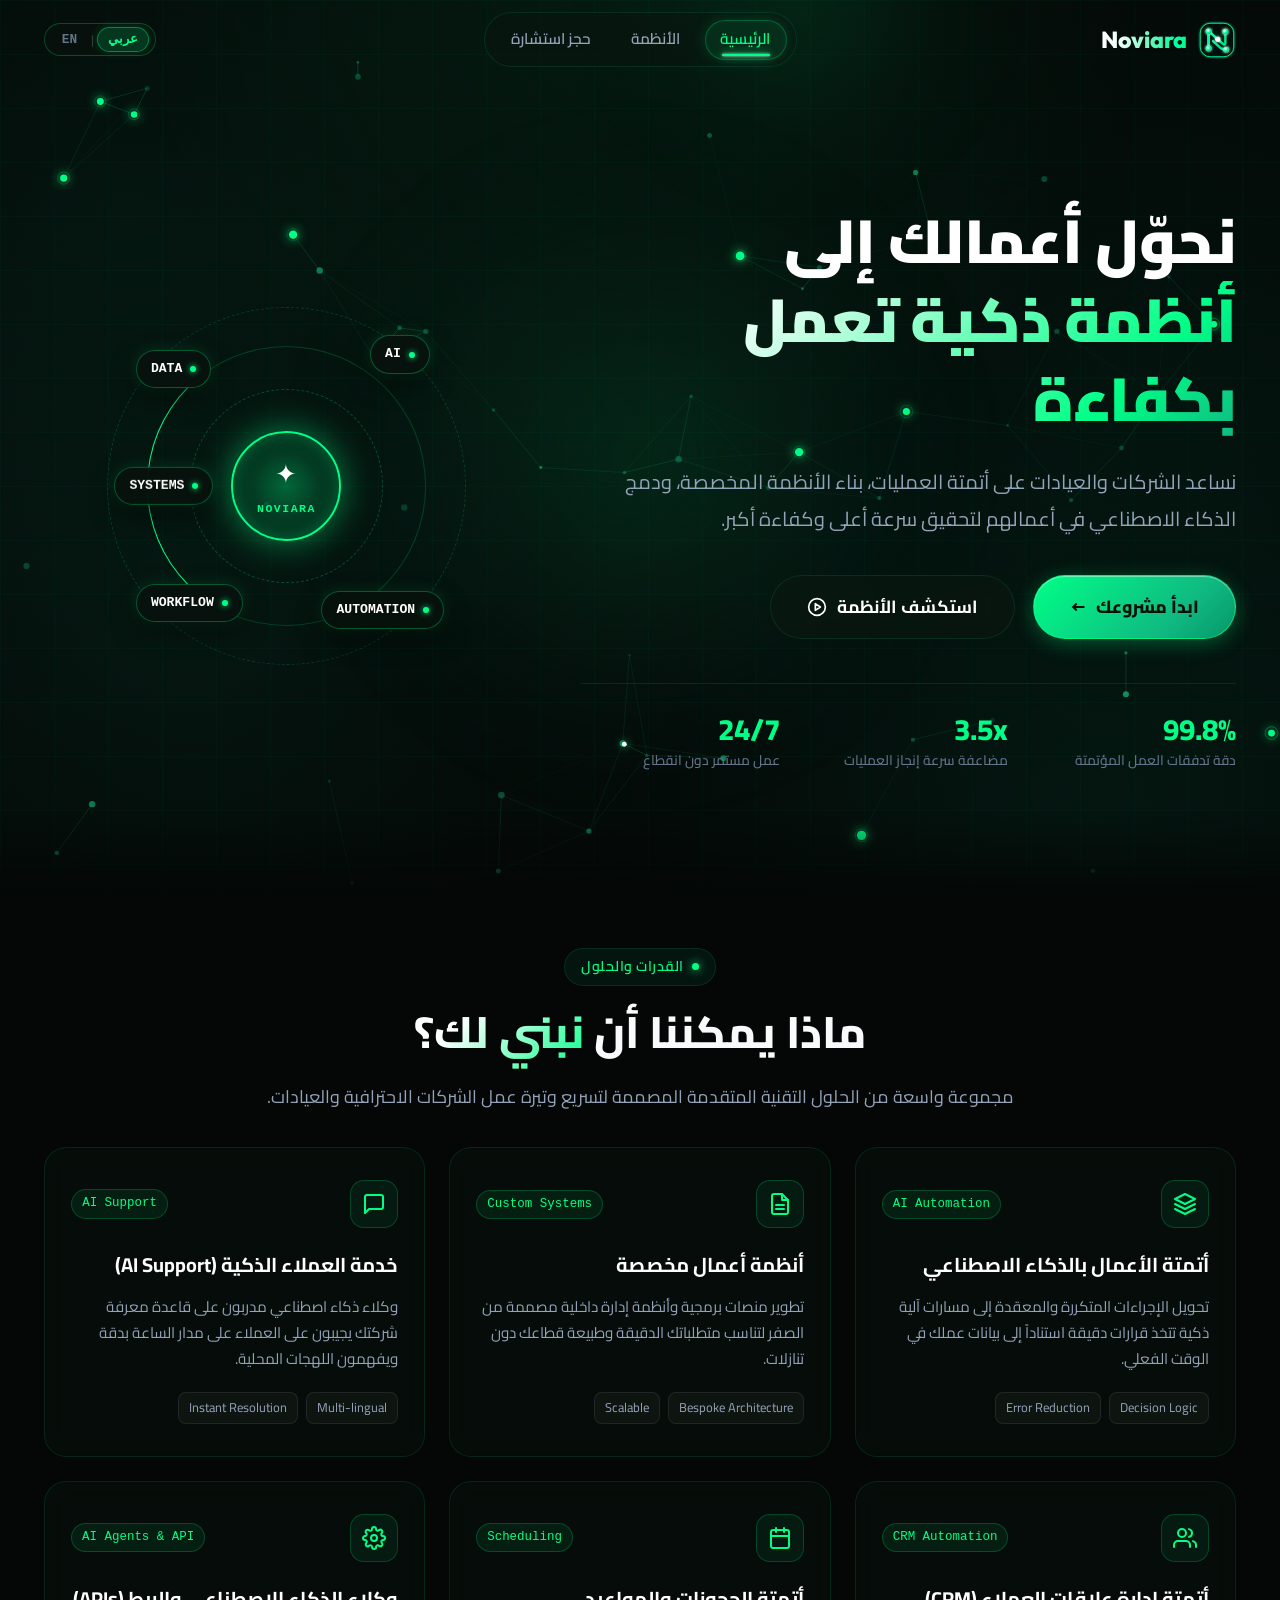
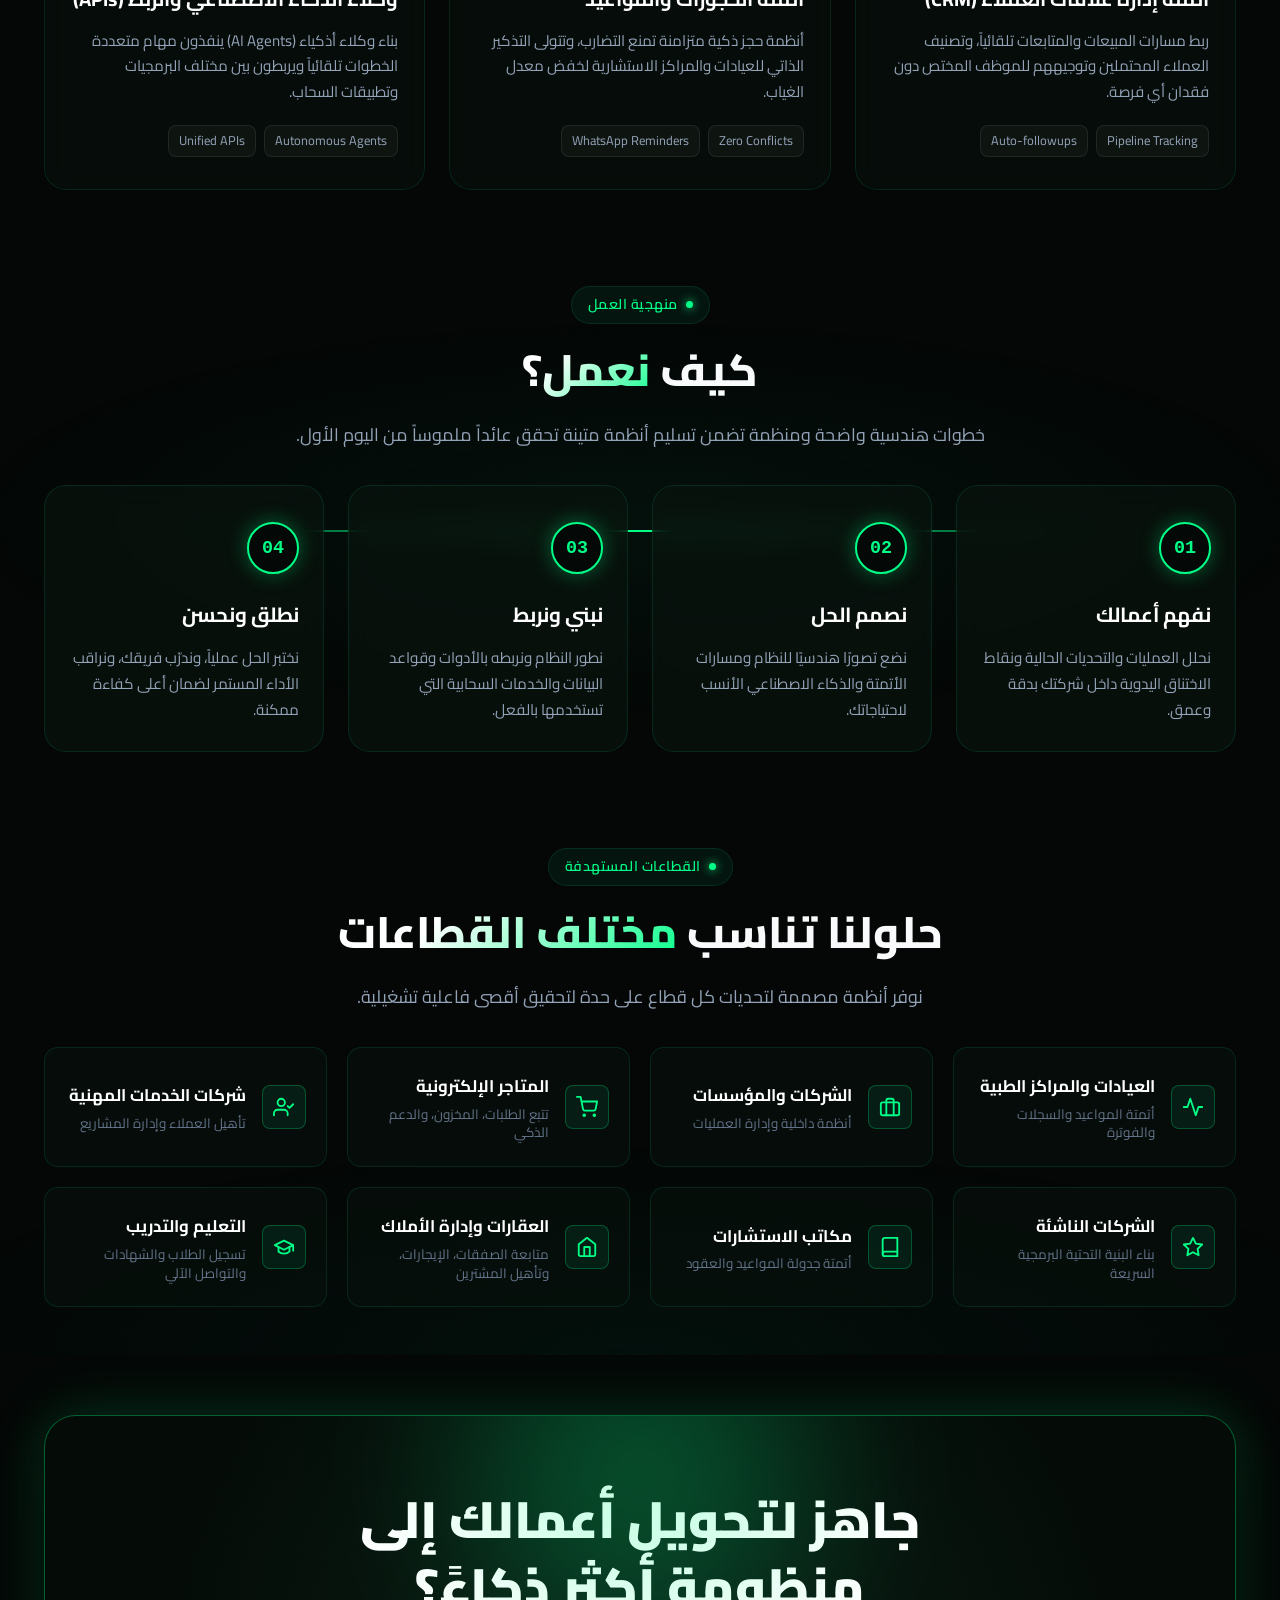
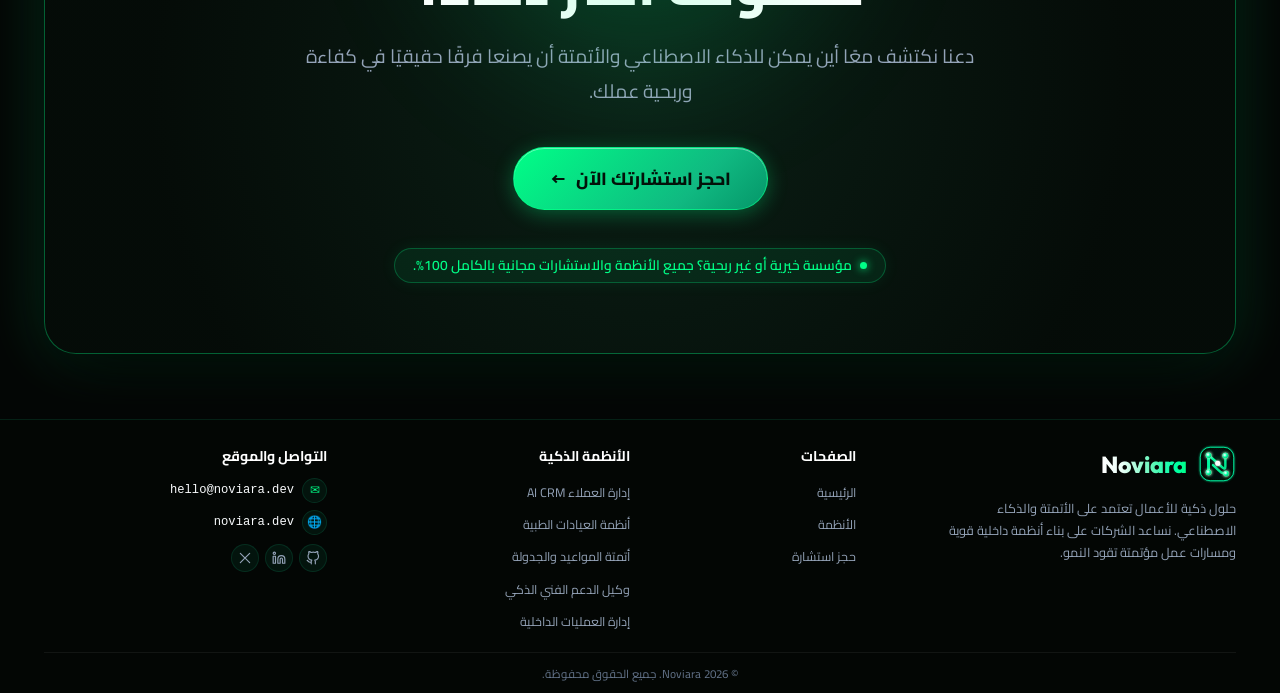
==== index.html @ 5fcab83d "wefjwkjfw" ====
<!DOCTYPE html>
<html lang="ar" dir="rtl">
<head>
  <meta charset="UTF-8">
  <meta name="viewport" content="width=device-width, initial-scale=1.0">
  <title>Noviara | حلول الأتمتة والذكاء الاصطناعي للأعمال</title>
  <meta name="description" content="Noviara تقدم حلول الأتمتة الذكية، بناء الأنظمة المخصصة، ودمج الذكاء الاصطناعي لمساعدة الشركات والعيادات على تطوير أعمالها.">
  <link rel="canonical" href="https://noviara.dev/">

  <!-- Instant language & direction initialization -->
  <script>
    (function () {
      try {
        var params = new URLSearchParams(window.location.search);
        var urlLang = params.get('lang');
        var cookieMatch = document.cookie.match(/(?:^|;\s*)noviara_language=([^;]+)/);
        var cookieLang = cookieMatch ? cookieMatch[1] : null;
        var storageLang = localStorage.getItem('noviara_language') || localStorage.getItem('language');
        var sessionLang = sessionStorage.getItem('noviara_language');
        var lang = (urlLang === 'en' || urlLang === 'ar') ? urlLang : (storageLang || sessionLang || cookieLang || 'ar');
        if (lang === 'en' || lang === 'ar') {
          try { localStorage.setItem('noviara_language', lang); } catch (e) {}
          try { sessionStorage.setItem('noviara_language', lang); } catch (e) {}
        }
        document.documentElement.lang = lang;
        document.documentElement.dir = (lang === 'en') ? 'ltr' : 'rtl';
      } catch (e) { }
    })();
  </script>

  <!-- Open Graph / Meta -->
  <meta property="og:type" content="website">
  <meta property="og:url" content="https://noviara.dev/">
  <meta property="og:title" content="Noviara | حلول الأتمتة والذكاء الاصطناعي للأعمال">
  <meta property="og:description" content="نحوّل أعمالك إلى أنظمة ذكية تعمل بكفاءة. أتمتة العمليات، بناء الأنظمة المخصصة، ودمج الذكاء الاصطناعي.">
  <meta property="og:site_name" content="Noviara">
  <meta property="og:image" content="https://noviara.dev/assets/images/og-preview.svg">
  <meta property="og:image:width" content="1200">
  <meta property="og:image:height" content="630">

  <!-- Twitter Card -->
  <meta name="twitter:card" content="summary_large_image">
  <meta name="twitter:title" content="Noviara | حلول الأتمتة والذكاء الاصطناعي للأعمال">
  <meta name="twitter:description" content="نحوّل أعمالك إلى أنظمة ذكية تعمل بكفاءة. أتمتة العمليات، بناء الأنظمة المخصصة، ودمج الذكاء الاصطناعي.">
  <meta name="twitter:image" content="https://noviara.dev/assets/images/og-preview.svg">
  <meta name="theme-color" content="#040706">

  <!-- Favicon -->
  <link rel="icon" type="image/svg+xml" href="assets/images/favicon.svg?v=3">

  <!-- Google Fonts (Optimized Non-blocking) -->
  <link rel="preconnect" href="https://fonts.googleapis.com">
  <link rel="preconnect" href="https://fonts.gstatic.com" crossorigin>
  <link rel="stylesheet" href="https://fonts.googleapis.com/css2?family=Cairo:wght@300;400;500;600;700;800;900&family=IBM+Plex+Sans+Arabic:wght@300;400;500;600;700&family=Outfit:wght@600;700;800;900&display=swap">

  <!-- Stylesheet -->
  <link rel="stylesheet" href="css/style.css">
</head>
<body>
  <a href="#main-content" class="skip-link" data-i18n="skip_link">تخطي إلى المحتوى الرئيسي</a>

  <!-- Ambient Cursor Glow for Desktop -->
  <div class="cursor-ambient-glow" aria-hidden="true"></div>

  <!-- Background Grid Subtle Texture -->
  <div class="bg-grid-overlay" aria-hidden="true"></div>

  <!-- Header / Navigation -->
  <header class="site-header" id="site-header">
    <div class="container header-container">
      <!-- Logo on right (in RTL) -->
      <a href="index.html" class="brand-logo" aria-label="Noviara الصفحة الرئيسية" data-i18n-aria="brand_title">
        <div class="logo-icon" aria-hidden="true">
          <img src="assets/images/logo-icon.svg?v=3" alt="Noviara" width="38" height="38">
        </div>
        <span class="brand-name">Noviara</span>
      </a>

      <!-- Navigation in Center -->
      <nav class="main-nav" aria-label="التنقل الأساسي" data-i18n-aria="nav_aria">
        <ul class="nav-links">
          <div class="nav-indicator" aria-hidden="true"></div>
          <li><a href="index.html" class="nav-link active" data-i18n="nav_home">الرئيسية</a></li>
          <li><a href="systems.html" class="nav-link" data-i18n="nav_systems">الأنظمة</a></li>
          <li><a href="consultation.html" class="nav-link" data-i18n="nav_consultation">حجز استشارة</a></li>
        </ul>
      </nav>

      <!-- Header Actions (in RTL) -->
      <div class="header-actions">
        <!-- Language Switcher (AR ⇄ EN) -->
        <div class="lang-switcher" role="group" aria-label="تبديل اللغة / Switch Language">
          <button type="button" class="lang-btn lang-btn-ar active" data-lang="ar" aria-label="العربية">عربي</button>
          <span class="lang-divider" aria-hidden="true">|</span>
          <button type="button" class="lang-btn lang-btn-en" data-lang="en" aria-label="English">EN</button>
        </div>

        <!-- Mobile Toggle Button -->
        <button class="mobile-toggle" aria-label="فتح القائمة الرئيسية" aria-expanded="false" aria-controls="mobile-menu-drawer" data-i18n-aria="mobile_toggle_aria">
          <span></span>
          <span></span>
        </button>
      </div>
    </div>
  </header>

  <!-- Mobile Menu Drawer -->
  <div class="mobile-menu" id="mobile-menu-drawer" aria-hidden="true">
    <div class="mobile-menu-links">
      <a href="index.html" class="mobile-menu-link active">
        <span data-i18n="nav_home">الرئيسية</span>
        <span>←</span>
      </a>
      <a href="systems.html" class="mobile-menu-link">
        <span data-i18n="nav_systems">الأنظمة</span>
        <span>←</span>
      </a>
      <a href="consultation.html" class="mobile-menu-link">
        <span data-i18n="nav_consultation">حجز استشارة</span>
        <span>←</span>
      </a>
    </div>
    <div class="mobile-lang-switcher-wrap">
      <div class="lang-switcher" role="group" aria-label="تبديل اللغة / Switch Language">
        <button type="button" class="lang-btn lang-btn-ar active" data-lang="ar">عربي</button>
        <span class="lang-divider" aria-hidden="true">|</span>
        <button type="button" class="lang-btn lang-btn-en" data-lang="en">EN</button>
      </div>
    </div>
    <a href="consultation.html" class="btn btn-primary mobile-menu-cta">
      <span data-i18n="nav_cta_mobile">احجز استشارتك الآن</span>
      <span class="btn-icon">←</span>
    </a>
  </div>

  <!-- Main Content -->
  <main id="main-content">

    <!-- Hero Section with AI Canvas Animation -->
    <section class="hero-section" aria-label="مقدمة Noviara">
      <!-- High-performance AI Neural Network Canvas -->
      <canvas id="hero-canvas" aria-hidden="true"></canvas>
      <div class="hero-glow-bg" aria-hidden="true"></div>

      <div class="container hero-container">
        <!-- Hero Text Content -->
        <div class="hero-content reveal">
          <h1 class="hero-title">
            <span data-i18n="hero_title_1">نحوّل أعمالك إلى</span> <br>
            <span class="highlight" data-i18n="hero_title_2">أنظمة ذكية تعمل بكفاءة</span>
          </h1>

          <p class="hero-description" data-i18n="hero_desc">
            نساعد الشركات والعيادات على أتمتة العمليات، بناء الأنظمة المخصصة، ودمج الذكاء الاصطناعي في أعمالهم لتحقيق سرعة أعلى وكفاءة أكبر.
          </p>

          <div class="hero-actions">
            <a href="consultation.html" class="btn btn-primary btn-lg btn-glow-pulse">
              <span data-i18n="hero_cta_primary">ابدأ مشروعك</span>
              <span class="btn-icon">←</span>
            </a>
            <a href="systems.html" class="btn btn-secondary btn-lg">
              <span data-i18n="hero_cta_secondary">استكشف الأنظمة</span>
              <svg width="20" height="20" viewBox="0 0 24 24" fill="none" stroke="currentColor" stroke-width="2" stroke-linecap="round" stroke-linejoin="round" aria-hidden="true">
                <circle cx="12" cy="12" r="10"></circle>
                <polygon points="10 8 16 12 10 16 10 8"></polygon>
              </svg>
            </a>
          </div>

          <!-- Trust Proof Metrics -->
          <div class="hero-metrics">
            <div class="hero-metric-item">
              <div class="hero-metric-value"><span dir="ltr">99.8%</span></div>
              <div class="hero-metric-label" data-i18n="hero_metric_1_lbl">دقة تدفقات العمل المؤتمتة</div>
            </div>
            <div class="hero-metric-item">
              <div class="hero-metric-value"><span dir="ltr">3.5x</span></div>
              <div class="hero-metric-label" data-i18n="hero_metric_2_lbl">مضاعفة سرعة إنجاز العمليات</div>
            </div>
            <div class="hero-metric-item">
              <div class="hero-metric-value"><span dir="ltr">24/7</span></div>
              <div class="hero-metric-label" data-i18n="hero_metric_3_lbl">عمل مستمر دون انقطاع</div>
            </div>
          </div>
        </div>

        <!-- Hero Abstract AI Visual Element -->
        <div class="hero-visual-wrapper reveal reveal-delay-2" aria-hidden="true">
          <div class="ai-core-display">
            <!-- Concentric spinning rings -->
            <div class="core-ring ring-1"></div>
            <div class="core-ring ring-2"></div>
            <div class="core-ring ring-3"></div>

            <!-- Central Intelligent Core -->
            <div class="core-center-node">
              <div class="core-symbol">✦</div>
              <div class="core-title">NOVIARA</div>
            </div>

            <!-- Floating high-tech node labels -->
            <div class="floating-ai-tag tag-ai">
              <span class="tag-dot"></span>
              <span>AI</span>
            </div>
            <div class="floating-ai-tag tag-automation">
              <span class="tag-dot"></span>
              <span>AUTOMATION</span>
            </div>
            <div class="floating-ai-tag tag-data">
              <span class="tag-dot"></span>
              <span>DATA</span>
            </div>
            <div class="floating-ai-tag tag-workflow">
              <span class="tag-dot"></span>
              <span>WORKFLOW</span>
            </div>
            <div class="floating-ai-tag tag-systems">
              <span class="tag-dot"></span>
              <span>SYSTEMS</span>
            </div>
          </div>
        </div>
      </div>
    </section>

    <!-- Services Section -->
    <section class="section" id="services-section" aria-labelledby="services-heading">
      <div class="container">
        <div class="section-header reveal">
          <div class="section-tag">
            <span class="dot"></span>
            <span data-i18n="services_tag">القدرات والحلول</span>
          </div>
          <h2 class="section-title" id="services-heading">
            <span data-i18n="services_title_1">ماذا يمكننا أن</span> <span class="text-gradient" data-i18n="services_title_2">نبني لك؟</span>
          </h2>
          <p class="section-subtitle" data-i18n="services_subtitle">
            مجموعة واسعة من الحلول التقنية المتقدمة المصممة لتسريع وتيرة عمل الشركات الاحترافية والعيادات.
          </p>
        </div>

        <div class="services-grid">
          <!-- Item 1 -->
          <div class="service-card reveal reveal-delay-1">
            <div class="service-header">
              <div class="service-icon-box">
                <svg width="24" height="24" viewBox="0 0 24 24" fill="none" stroke="currentColor" stroke-width="2" stroke-linecap="round" stroke-linejoin="round">
                  <polygon points="12 2 2 7 12 12 22 7 12 2"></polygon>
                  <polyline points="2 17 12 22 22 17"></polyline>
                  <polyline points="2 12 12 17 22 12"></polyline>
                </svg>
              </div>
              <span class="service-badge">AI Automation</span>
            </div>
            <h3 class="service-title" data-i18n="service1_title">أتمتة الأعمال بالذكاء الاصطناعي</h3>
            <p class="service-desc" data-i18n="service1_desc">تحويل الإجراءات المتكررة والمعقدة إلى مسارات آلية ذكية تتخذ قرارات دقيقة استناداً إلى بيانات عملك في الوقت الفعلي.</p>
            <div class="service-features">
              <span class="service-tag">Decision Logic</span>
              <span class="service-tag">Error Reduction</span>
            </div>
          </div>

          <!-- Item 2 -->
          <div class="service-card reveal reveal-delay-2">
            <div class="service-header">
              <div class="service-icon-box">
                <svg width="24" height="24" viewBox="0 0 24 24" fill="none" stroke="currentColor" stroke-width="2" stroke-linecap="round" stroke-linejoin="round">
                  <path d="M14 2H6a2 2 0 0 0-2 2v16a2 2 0 0 0 2 2h12a2 2 0 0 0 2-2V8z"></path>
                  <polyline points="14 2 14 8 20 8"></polyline>
                  <line x1="16" y1="13" x2="8" y2="13"></line>
                  <line x1="16" y1="17" x2="8" y2="17"></line>
                </svg>
              </div>
              <span class="service-badge">Custom Systems</span>
            </div>
            <h3 class="service-title" data-i18n="service2_title">أنظمة أعمال مخصصة</h3>
            <p class="service-desc" data-i18n="service2_desc">تطوير منصات برمجية وأنظمة إدارة داخلية مصممة من الصفر لتناسب متطلباتك الدقيقة وطبيعة قطاعك دون تنازلات.</p>
            <div class="service-features">
              <span class="service-tag">Bespoke Architecture</span>
              <span class="service-tag">Scalable</span>
            </div>
          </div>

          <!-- Item 3 -->
          <div class="service-card reveal reveal-delay-3">
            <div class="service-header">
              <div class="service-icon-box">
                <svg width="24" height="24" viewBox="0 0 24 24" fill="none" stroke="currentColor" stroke-width="2" stroke-linecap="round" stroke-linejoin="round">
                  <path d="M21 15a2 2 0 0 1-2 2H7l-4 4V5a2 2 0 0 1 2-2h14a2 2 0 0 1 2 2z"></path>
                </svg>
              </div>
              <span class="service-badge">AI Support</span>
            </div>
            <h3 class="service-title" data-i18n="service3_title">خدمة العملاء الذكية (AI Support)</h3>
            <p class="service-desc" data-i18n="service3_desc">وكلاء ذكاء اصطناعي مدربون على قاعدة معرفة شركتك يجيبون على العملاء على مدار الساعة بدقة ويفهمون اللهجات المحلية.</p>
            <div class="service-features">
              <span class="service-tag">Multi-lingual</span>
              <span class="service-tag">Instant Resolution</span>
            </div>
          </div>

          <!-- Item 4 -->
          <div class="service-card reveal reveal-delay-1">
            <div class="service-header">
              <div class="service-icon-box">
                <svg width="24" height="24" viewBox="0 0 24 24" fill="none" stroke="currentColor" stroke-width="2" stroke-linecap="round" stroke-linejoin="round">
                  <path d="M17 21v-2a4 4 0 0 0-4-4H5a4 4 0 0 0-4 4v2"></path>
                  <circle cx="9" cy="7" r="4"></circle>
                  <path d="M23 21v-2a4 4 0 0 0-3-3.87"></path>
                  <path d="M16 3.13a4 4 0 0 1 0 7.75"></path>
                </svg>
              </div>
              <span class="service-badge">CRM Automation</span>
            </div>
            <h3 class="service-title" data-i18n="service4_title">أتمتة إدارة علاقات العملاء (CRM)</h3>
            <p class="service-desc" data-i18n="service4_desc">ربط مسارات المبيعات والمتابعات تلقائياً، وتصنيف العملاء المحتملين وتوجيههم للموظف المختص دون فقدان أي فرصة.</p>
            <div class="service-features">
              <span class="service-tag">Pipeline Tracking</span>
              <span class="service-tag">Auto-followups</span>
            </div>
          </div>

          <!-- Item 5 -->
          <div class="service-card reveal reveal-delay-2">
            <div class="service-header">
              <div class="service-icon-box">
                <svg width="24" height="24" viewBox="0 0 24 24" fill="none" stroke="currentColor" stroke-width="2" stroke-linecap="round" stroke-linejoin="round">
                  <rect x="3" y="4" width="18" height="18" rx="2" ry="2"></rect>
                  <line x1="16" y1="2" x2="16" y2="6"></line>
                  <line x1="8" y1="2" x2="8" y2="6"></line>
                  <line x1="3" y1="10" x2="21" y2="10"></line>
                </svg>
              </div>
              <span class="service-badge">Scheduling</span>
            </div>
            <h3 class="service-title" data-i18n="service5_title">أتمتة الحجوزات والمواعيد</h3>
            <p class="service-desc" data-i18n="service5_desc">أنظمة حجز ذكية متزامنة تمنع التضارب، وتتولى التذكير الذاتي للعيادات والمراكز الاستشارية لخفض معدل الغياب.</p>
            <div class="service-features">
              <span class="service-tag">Zero Conflicts</span>
              <span class="service-tag">WhatsApp Reminders</span>
            </div>
          </div>

          <!-- Item 6 -->
          <div class="service-card reveal reveal-delay-3">
            <div class="service-header">
              <div class="service-icon-box">
                <svg width="24" height="24" viewBox="0 0 24 24" fill="none" stroke="currentColor" stroke-width="2" stroke-linecap="round" stroke-linejoin="round">
                  <circle cx="12" cy="12" r="3"></circle>
                  <path d="M19.4 15a1.65 1.65 0 0 0 .33 1.82l.06.06a2 2 0 0 1 0 2.83 2 2 0 0 1-2.83 0l-.06-.06a1.65 1.65 0 0 0-1.82-.33 1.65 1.65 0 0 0-1 1.51V21a2 2 0 0 1-2 2 2 2 0 0 1-2-2v-.09A1.65 1.65 0 0 0 9 19.4a1.65 1.65 0 0 0-1.82.33l-.06.06a2 2 0 0 1-2.83 0 2 2 0 0 1 0-2.83l.06-.06a1.65 1.65 0 0 0 .33-1.82 1.65 1.65 0 0 0-1.51-1H3a2 2 0 0 1-2-2 2 2 0 0 1 2-2h.09A1.65 1.65 0 0 0 4.6 9a1.65 1.65 0 0 0-.33-1.82l-.06-.06a2 2 0 0 1 0-2.83 2 2 0 0 1 2.83 0l.06.06a1.65 1.65 0 0 0 1.82.33H9a1.65 1.65 0 0 0 1-1.51V3a2 2 0 0 1 2-2 2 2 0 0 1 2 2v.09a1.65 1.65 0 0 0 1 1.51 1.65 1.65 0 0 0 1.82-.33l.06-.06a2 2 0 0 1 2.83 0 2 2 0 0 1 0 2.83l-.06.06a1.65 1.65 0 0 0-.33 1.82V9a1.65 1.65 0 0 0 1.51 1H21a2 2 0 0 1 2 2 2 2 0 0 1-2 2h-.09a1.65 1.65 0 0 0-1.51 1z"></path>
                </svg>
              </div>
              <span class="service-badge">AI Agents & API</span>
            </div>
            <h3 class="service-title" data-i18n="service6_title">وكلاء الذكاء الاصطناعي والربط (APIs)</h3>
            <p class="service-desc" data-i18n="service6_desc">بناء وكلاء أذكياء (AI Agents) ينفذون مهام متعددة الخطوات تلقائياً ويربطون بين مختلف البرمجيات وتطبيقات السحاب.</p>
            <div class="service-features">
              <span class="service-tag">Autonomous Agents</span>
              <span class="service-tag">Unified APIs</span>
            </div>
          </div>
        </div>
      </div>
    </section>

    <!-- How It Works Section -->
    <section class="section" id="how-it-works" aria-labelledby="how-it-works-heading">
      <div class="container">
        <div class="section-header reveal">
          <div class="section-tag">
            <span class="dot"></span>
            <span data-i18n="timeline_tag">منهجية العمل</span>
          </div>
          <h2 class="section-title" id="how-it-works-heading">
            <span data-i18n="timeline_title_1">كيف</span> <span class="text-gradient" data-i18n="timeline_title_2">نعمل؟</span>
          </h2>
          <p class="section-subtitle" data-i18n="timeline_subtitle">
            خطوات هندسية واضحة ومنظمة تضمن تسليم أنظمة متينة تحقق عائداً ملموساً من اليوم الأول.
          </p>
        </div>

        <div class="timeline-wrapper">
          <div class="timeline-track">
            <!-- Step 1 -->
            <div class="timeline-step reveal reveal-delay-1">
              <div class="step-num-badge">01</div>
              <h3 class="step-title" data-i18n="step1_title">نفهم أعمالك</h3>
              <p class="step-desc" data-i18n="step1_desc">نحلل العمليات والتحديات الحالية ونقاط الاختناق اليدوية داخل شركتك بدقة وعمق.</p>
            </div>

            <!-- Step 2 -->
            <div class="timeline-step reveal reveal-delay-2">
              <div class="step-num-badge">02</div>
              <h3 class="step-title" data-i18n="step2_title">نصمم الحل</h3>
              <p class="step-desc" data-i18n="step2_desc">نضع تصورًا هندسيًا للنظام ومسارات الأتمتة والذكاء الاصطناعي الأنسب لاحتياجاتك.</p>
            </div>

            <!-- Step 3 -->
            <div class="timeline-step reveal reveal-delay-3">
              <div class="step-num-badge">03</div>
              <h3 class="step-title" data-i18n="step3_title">نبني ونربط</h3>
              <p class="step-desc" data-i18n="step3_desc">نطور النظام ونربطه بالأدوات وقواعد البيانات والخدمات السحابية التي تستخدمها بالفعل.</p>
            </div>

            <!-- Step 4 -->
            <div class="timeline-step reveal reveal-delay-4">
              <div class="step-num-badge">04</div>
              <h3 class="step-title" data-i18n="step4_title">نطلق ونحسن</h3>
              <p class="step-desc" data-i18n="step4_desc">نختبر الحل عملياً، وندرّب فريقك، ونراقب الأداء المستمر لضمان أعلى كفاءة ممكنة.</p>
            </div>
          </div>
        </div>
      </div>
    </section>

    <!-- Target Businesses Section -->
    <section class="section" id="sectors-section" aria-labelledby="sectors-heading">
      <div class="container">
        <div class="section-header reveal">
          <div class="section-tag">
            <span class="dot"></span>
            <span data-i18n="sectors_tag">القطاعات المستهدفة</span>
          </div>
          <h2 class="section-title" id="sectors-heading">
            <span data-i18n="sectors_title_1">حلولنا تناسب</span> <span class="text-gradient" data-i18n="sectors_title_2">مختلف القطاعات</span>
          </h2>
          <p class="section-subtitle" data-i18n="sectors_subtitle">
            نوفر أنظمة مصممة لتحديات كل قطاع على حدة لتحقيق أقصى فاعلية تشغيلية.
          </p>
        </div>

        <div class="target-sectors-grid">
          <!-- Sector 1 -->
          <div class="sector-card reveal reveal-delay-1">
            <div class="sector-icon" aria-hidden="true">
              <svg width="22" height="22" viewBox="0 0 24 24" fill="none" stroke="currentColor" stroke-width="2" stroke-linecap="round" stroke-linejoin="round">
                <path d="M22 12h-4l-3 9L9 3l-3 9H2"></path>
              </svg>
            </div>
            <div class="sector-info">
              <h4 data-i18n="sector1_title">العيادات والمراكز الطبية</h4>
              <p data-i18n="sector1_desc">أتمتة المواعيد والسجلات والفوترة</p>
            </div>
          </div>

          <!-- Sector 2 -->
          <div class="sector-card reveal reveal-delay-2">
            <div class="sector-icon" aria-hidden="true">
              <svg width="22" height="22" viewBox="0 0 24 24" fill="none" stroke="currentColor" stroke-width="2" stroke-linecap="round" stroke-linejoin="round">
                <rect x="2" y="7" width="20" height="14" rx="2" ry="2"></rect>
                <path d="M16 21V5a2 2 0 0 0-2-2h-4a2 2 0 0 0-2 2v16"></path>
              </svg>
            </div>
            <div class="sector-info">
              <h4 data-i18n="sector2_title">الشركات والمؤسسات</h4>
              <p data-i18n="sector2_desc">أنظمة داخلية وإدارة العمليات</p>
            </div>
          </div>

          <!-- Sector 3 -->
          <div class="sector-card reveal reveal-delay-3">
            <div class="sector-icon" aria-hidden="true">
              <svg width="22" height="22" viewBox="0 0 24 24" fill="none" stroke="currentColor" stroke-width="2" stroke-linecap="round" stroke-linejoin="round">
                <circle cx="9" cy="21" r="1"></circle>
                <circle cx="20" cy="21" r="1"></circle>
                <path d="M1 1h4l2.68 13.39a2 2 0 0 0 2 1.61h9.72a2 2 0 0 0 2-1.61L23 6H6"></path>
              </svg>
            </div>
            <div class="sector-info">
              <h4 data-i18n="sector3_title">المتاجر الإلكترونية</h4>
              <p data-i18n="sector3_desc">تتبع الطلبات، المخزون، والدعم الذكي</p>
            </div>
          </div>

          <!-- Sector 4 -->
          <div class="sector-card reveal reveal-delay-4">
            <div class="sector-icon" aria-hidden="true">
              <svg width="22" height="22" viewBox="0 0 24 24" fill="none" stroke="currentColor" stroke-width="2" stroke-linecap="round" stroke-linejoin="round">
                <path d="M16 21v-2a4 4 0 0 0-4-4H5a4 4 0 0 0-4 4v2"></path>
                <circle cx="9" cy="7" r="4"></circle>
                <polyline points="16 11 18 13 22 9"></polyline>
              </svg>
            </div>
            <div class="sector-info">
              <h4 data-i18n="sector4_title">شركات الخدمات المهنية</h4>
              <p data-i18n="sector4_desc">تأهيل العملاء وإدارة المشاريع</p>
            </div>
          </div>

          <!-- Sector 5 -->
          <div class="sector-card reveal reveal-delay-1">
            <div class="sector-icon" aria-hidden="true">
              <svg width="22" height="22" viewBox="0 0 24 24" fill="none" stroke="currentColor" stroke-width="2" stroke-linecap="round" stroke-linejoin="round">
                <polygon points="12 2 15.09 8.26 22 9.27 17 14.14 18.18 21.02 12 17.77 5.82 21.02 7 14.14 2 9.27 8.91 8.26 12 2"></polygon>
              </svg>
            </div>
            <div class="sector-info">
              <h4 data-i18n="sector5_title">الشركات الناشئة</h4>
              <p data-i18n="sector5_desc">بناء البنية التحتية البرمجية السريعة</p>
            </div>
          </div>

          <!-- Sector 6 -->
          <div class="sector-card reveal reveal-delay-2">
            <div class="sector-icon" aria-hidden="true">
              <svg width="22" height="22" viewBox="0 0 24 24" fill="none" stroke="currentColor" stroke-width="2" stroke-linecap="round" stroke-linejoin="round">
                <path d="M4 19.5A2.5 2.5 0 0 1 6.5 17H20"></path>
                <path d="M6.5 2H20v20H6.5A2.5 2.5 0 0 1 4 19.5v-15A2.5 2.5 0 0 1 6.5 2z"></path>
              </svg>
            </div>
            <div class="sector-info">
              <h4 data-i18n="sector6_title">مكاتب الاستشارات</h4>
              <p data-i18n="sector6_desc">أتمتة جدولة المواعيد والعقود</p>
            </div>
          </div>

          <!-- Sector 7 -->
          <div class="sector-card reveal reveal-delay-3">
            <div class="sector-icon" aria-hidden="true">
              <svg width="22" height="22" viewBox="0 0 24 24" fill="none" stroke="currentColor" stroke-width="2" stroke-linecap="round" stroke-linejoin="round">
                <path d="M3 9l9-7 9 7v11a2 2 0 0 1-2 2H5a2 2 0 0 1-2-2z"></path>
                <polyline points="9 22 9 12 15 12 15 22"></polyline>
              </svg>
            </div>
            <div class="sector-info">
              <h4 data-i18n="sector7_title">العقارات وإدارة الأملاك</h4>
              <p data-i18n="sector7_desc">متابعة الصفقات، الإيجارات، وتأهيل المشترين</p>
            </div>
          </div>

          <!-- Sector 8 -->
          <div class="sector-card reveal reveal-delay-4">
            <div class="sector-icon" aria-hidden="true">
              <svg width="22" height="22" viewBox="0 0 24 24" fill="none" stroke="currentColor" stroke-width="2" stroke-linecap="round" stroke-linejoin="round">
                <path d="M22 10v6M2 10l10-5 10 5-10 5z"></path>
                <path d="M6 12v5c3 3 9 3 12 0v-5"></path>
              </svg>
            </div>
            <div class="sector-info">
              <h4 data-i18n="sector8_title">التعليم والتدريب</h4>
              <p data-i18n="sector8_desc">تسجيل الطلاب والشهادات والتواصل الآلي</p>
            </div>
          </div>
        </div>


      </div>
    </section>

    <!-- Final CTA Section -->
    <section class="final-cta-section" aria-labelledby="cta-heading">
      <div class="container">
        <div class="final-cta-box reveal">
          <div class="final-cta-glow" aria-hidden="true"></div>
          <h2 class="final-cta-headline" id="cta-heading">
            <span data-i18n="cta_title_1">جاهز لتحويل أعمالك إلى</span> <br>
            <span class="text-gradient" data-i18n="cta_title_2">منظومة أكثر ذكاءً؟</span>
          </h2>
          <p class="final-cta-desc" data-i18n="cta_desc">
            دعنا نكتشف معًا أين يمكن للذكاء الاصطناعي والأتمتة أن يصنعا فرقًا حقيقيًا في كفاءة وربحية عملك.
          </p>
          <a href="consultation.html" class="btn btn-primary btn-lg btn-glow-pulse">
            <span data-i18n="cta_btn">احجز استشارتك الآن</span>
            <span class="btn-icon">←</span>
          </a>
          <div style="margin-top: 24px;">
            <div class="systems-impact-pill">
              <span class="impact-badge-dot"></span>
              <span data-i18n="systems_impact_note">مؤسسة خيرية أو غير ربحية؟ جميع الأنظمة والاستشارات مجانية بالكامل 100%.</span>
            </div>
          </div>
        </div>
      </div>
    </section>

  </main>

  <!-- Footer -->
  <footer class="site-footer">
    <div class="container">
      <div class="footer-top">
        <!-- Brand Info -->
        <div class="footer-brand">
          <a href="index.html" class="brand-logo" aria-label="Noviara" data-i18n-aria="brand_title">
            <div class="logo-icon" aria-hidden="true">
              <img src="assets/images/logo-icon.svg?v=3" alt="Noviara" width="38" height="38">
            </div>
            <span class="brand-name">Noviara</span>
          </a>
          <p data-i18n="footer_desc">
            حلول ذكية للأعمال تعتمد على الأتمتة والذكاء الاصطناعي. نساعد الشركات على بناء أنظمة داخلية قوية ومسارات عمل مؤتمتة تقود النمو.
          </p>
        </div>

        <!-- Links Column 1 -->
        <div class="footer-col">
          <h4 class="footer-col-title" data-i18n="footer_col_pages">الصفحات</h4>
          <ul class="footer-links-list">
            <li><a href="index.html" data-i18n="nav_home">الرئيسية</a></li>
            <li><a href="systems.html" data-i18n="nav_systems">الأنظمة</a></li>
            <li><a href="consultation.html" data-i18n="nav_consultation">حجز استشارة</a></li>
          </ul>
        </div>

        <!-- Links Column 2 -->
        <div class="footer-col">
          <h4 class="footer-col-title" data-i18n="footer_col_systems">الأنظمة الذكية</h4>
          <ul class="footer-links-list">
            <li><a href="systems.html#system-crm" data-i18n="footer_crm">إدارة العملاء AI CRM</a></li>
            <li><a href="systems.html#system-clinic" data-i18n="footer_clinic">أنظمة العيادات الطبية</a></li>
            <li><a href="systems.html#system-scheduling" data-i18n="footer_scheduling">أتمتة المواعيد والجدولة</a></li>
            <li><a href="systems.html#system-support" data-i18n="footer_support">وكيل الدعم الفني الذكي</a></li>
            <li><a href="systems.html#system-erp" data-i18n="footer_erp">إدارة العمليات الداخلية</a></li>
          </ul>
        </div>

        <!-- Contact & Domain -->
        <div class="footer-col">
          <h4 class="footer-col-title" data-i18n="footer_col_contact">التواصل والموقع</h4>
          <div class="footer-contact-item">
            <span class="footer-contact-icon">✉</span>
            <a href="mailto:hello@noviara.dev">hello@noviara.dev</a>
          </div>
          <div class="footer-contact-item">
            <span class="footer-contact-icon">🌐</span>
            <a href="https://noviara.dev">noviara.dev</a>
          </div>
          <div class="social-pills-row">
            <a href="https://github.com/noviara" target="_blank" rel="noopener noreferrer" class="social-pill" aria-label="GitHub Noviara" title="GitHub">
              <svg width="18" height="18" viewBox="0 0 24 24" fill="none" stroke="currentColor" stroke-width="2" stroke-linecap="round" stroke-linejoin="round">
                <path d="M9 19c-5 1.5-5-2.5-7-3m14 6v-3.87a3.37 3.37 0 0 0-.94-2.61c3.14-.35 6.44-1.54 6.44-7A5.44 5.44 0 0 0 20 4.77 5.07 5.07 0 0 0 19.91 1S18.73.65 16 2.48a13.38 13.38 0 0 0-7 0C6.27.65 5.09 1 5.09 1A5.07 5.07 0 0 0 5 4.77a5.44 5.44 0 0 0-1.5 3.78c0 5.42 3.3 6.61 6.44 7A3.37 3.37 0 0 0 9 18.13V22"></path>
              </svg>
            </a>
            <a href="https://linkedin.com/company/noviara" target="_blank" rel="noopener noreferrer" class="social-pill" aria-label="LinkedIn Noviara" title="LinkedIn">
              <svg width="18" height="18" viewBox="0 0 24 24" fill="none" stroke="currentColor" stroke-width="2" stroke-linecap="round" stroke-linejoin="round">
                <path d="M16 8a6 6 0 0 1 6 6v7h-4v-7a2 2 0 0 0-2-2 2 2 0 0 0-2 2v7h-4v-7a6 6 0 0 1 6-6z"></path>
                <rect x="2" y="9" width="4" height="12"></rect>
                <circle cx="4" cy="4" r="2"></circle>
              </svg>
            </a>
            <a href="https://x.com/noviara_dev" target="_blank" rel="noopener noreferrer" class="social-pill" aria-label="X Noviara" title="X">
              <svg width="18" height="18" viewBox="0 0 24 24" fill="none" stroke="currentColor" stroke-width="2" stroke-linecap="round" stroke-linejoin="round">
                <path d="M4 4l16 16M4 20L20 4"></path>
              </svg>
            </a>
          </div>
        </div>
      </div>

      <div class="footer-bottom">
        <p data-i18n="footer_copy">© 2026 Noviara. جميع الحقوق محفوظة.</p>
      </div>
    </div>
  </footer>

  <!-- Scripts -->
  <script src="js/i18n.js"></script>
  <script src="js/canvas.js"></script>
  <script src="js/main.js"></script>
</body>
</html>
---- css/style.css ----
/* ==========================================================================
   NOVIARA - Core Stylesheet
   Futuristic, Premium AI Automation & Business Systems
   Domain: noviara.dev | Arabic RTL First
   ========================================================================== */
/* --- Root Design System & Variables --- */
:root {
  /* Colors */
  --bg-primary: #040706;
  --bg-surface: #070e0a;
  --bg-surface-elevated: #0c1811;
  --bg-card: rgba(10, 21, 15, 0.65);
  --bg-card-hover: rgba(14, 28, 20, 0.85);
  --bg-glass: rgba(7, 14, 10, 0.75);
  
  /* Green Palette */
  --green-primary: #10b981;
  --green-neon: #00ff87;
  --green-accent: #05f283;
  --green-light: #6ee7b7;
  --green-dark: #043d2c;
  --green-deep: #022419;
  
  /* Glows */
  --green-glow: rgba(0, 255, 135, 0.25);
  --green-glow-subtle: rgba(16, 185, 129, 0.12);
  --green-glow-strong: rgba(0, 255, 135, 0.45);
  --glow-radial: radial-gradient(circle, rgba(0, 255, 135, 0.15) 0%, rgba(4, 7, 6, 0) 70%);
  
  /* Borders */
  --border-subtle: rgba(16, 185, 129, 0.15);
  --border-card: rgba(16, 185, 129, 0.2);
  --border-hover: rgba(0, 255, 135, 0.5);
  --border-focus: rgba(0, 255, 135, 0.6);
  
  /* Typography */
  --text-primary: #f8fafc;
  --text-secondary: #94a3b8;
  --text-muted: #64748b;
  --text-light: #ffffff;
  --text-green: #00ff87;
  
  /* Fonts */
  --font-main: 'Cairo', 'IBM Plex Sans Arabic', -apple-system, BlinkMacSystemFont, 'Segoe UI', Roboto, sans-serif;
  --font-display: 'Cairo', sans-serif;
  --font-mono: 'SFMono-Regular', Consolas, 'Liberation Mono', Menlo, Courier, monospace;
  
  /* Layout & Metrics */
  --container-max: 1240px;
  --header-height: 80px;
  --radius-sm: 8px;
  --radius-md: 14px;
  --radius-lg: 22px;
  --radius-xl: 32px;
  --radius-full: 9999px;
  
  /* Transitions */
  --transition-fast: 0.2s cubic-bezier(0.16, 1, 0.3, 1);
  --transition-base: 0.35s cubic-bezier(0.16, 1, 0.3, 1);
  --transition-smooth: 0.5s cubic-bezier(0.16, 1, 0.3, 1);
  --transition-spring: 0.6s cubic-bezier(0.34, 1.56, 0.64, 1);
  
  /* Shadows */
  --shadow-sm: 0 4px 12px rgba(0, 0, 0, 0.4);
  --shadow-card: 0 16px 36px -10px rgba(0, 0, 0, 0.7), inset 0 1px 0 rgba(255, 255, 255, 0.05);
  --shadow-card-hover: 0 24px 48px -12px rgba(0, 255, 135, 0.15), 0 0 25px rgba(0, 255, 135, 0.1), inset 0 1px 0 rgba(0, 255, 135, 0.2);
  --shadow-glow: 0 0 30px rgba(0, 255, 135, 0.25);
  --shadow-glow-lg: 0 0 60px rgba(0, 255, 135, 0.3);
}

/* --- Base & Reset --- */
*, *::before, *::after {
  box-sizing: border-box;
  margin: 0;
  padding: 0;
}

html {
  font-size: 16px;
  scroll-behavior: smooth;
  -webkit-font-smoothing: antialiased;
  -moz-osx-font-smoothing: grayscale;
  text-rendering: optimizeLegibility;
  background-color: var(--bg-primary);
  color: var(--text-primary);
  direction: rtl;
  overflow-x: hidden;
  max-width: 100%;
}

/* --- Cross-Document View Transitions --- */
@view-transition {
  navigation: auto;
}

::view-transition-old(root) {
  animation: 160ms cubic-bezier(0.4, 0, 1, 1) both vt-page-fade-out;
}

::view-transition-new(root) {
  animation: 240ms cubic-bezier(0, 0, 0.2, 1) both vt-page-fade-in;
}

@keyframes vt-page-fade-out {
  from { opacity: 1; transform: scale(1); }
  to { opacity: 0; transform: scale(0.997); }
}

@keyframes vt-page-fade-in {
  from { opacity: 0; transform: scale(1.003); }
  to { opacity: 1; transform: scale(1); }
}

body {
  font-family: var(--font-main);
  background-color: var(--bg-primary);
  background-image: 
    radial-gradient(circle at 50% 0%, rgba(0, 255, 135, 0.08) 0%, transparent 45%),
    radial-gradient(circle at 10% 25%, rgba(4, 61, 44, 0.25) 0%, transparent 40%),
    radial-gradient(circle at 90% 45%, rgba(2, 36, 25, 0.35) 0%, transparent 45%),
    radial-gradient(circle at 15% 70%, rgba(16, 185, 129, 0.08) 0%, transparent 40%),
    radial-gradient(circle at 85% 90%, rgba(4, 61, 44, 0.25) 0%, transparent 45%);
  background-attachment: fixed;
  background-repeat: no-repeat;
  background-size: 100% 100%;
  color: var(--text-primary);
  line-height: 1.7;
  overflow-x: hidden;
  max-width: 100%;
  position: relative;
  min-height: 100vh;
  direction: rtl;
  text-align: right;
}

::selection {
  background-color: rgba(0, 255, 135, 0.25);
  color: #ffffff;
}

img, svg, canvas {
  display: block;
  max-width: 100%;
}

a {
  color: inherit;
  text-decoration: none;
  transition: color var(--transition-fast);
}

button, input, textarea, select {
  font-family: inherit;
  font-size: inherit;
  color: inherit;
  border: none;
  outline: none;
  background: none;
}

button {
  cursor: pointer;
}

ul, ol {
  list-style: none;
}

/* --- Accessibility & Focus --- */
:focus-visible {
  outline: 2px solid var(--green-neon);
  outline-offset: 3px;
}

.skip-link {
  position: absolute;
  top: -60px;
  right: 20px;
  background: var(--green-neon);
  color: #040806;
  font-weight: 700;
  padding: 10px 20px;
  border-radius: var(--radius-sm);
  z-index: 10000;
  transition: top 0.2s ease;
}

.skip-link:focus {
  top: 20px;
}

/* --- Container & Utilities --- */
.container {
  width: 100%;
  max-width: var(--container-max);
  margin-left: auto;
  margin-right: auto;
  padding-left: 24px;
  padding-right: 24px;
}

@media (max-width: 600px) {
  .container {
    padding-left: 16px;
    padding-right: 16px;
  }
}

.section {
  padding: 48px 0;
  position: relative;
}

@media (max-width: 768px) {
  .section {
    padding: 28px 0;
  }
}

.section-header {
  text-align: center;
  max-width: 760px;
  margin: 0 auto 34px;
}

@media (max-width: 768px) {
  .section-header {
    margin: 0 auto 24px;
  }
}

.section-tag {
  display: inline-flex;
  align-items: center;
  gap: 8px;
  padding: 6px 16px;
  background: rgba(16, 185, 129, 0.08);
  border: 1px solid var(--border-subtle);
  border-radius: var(--radius-full);
  color: var(--green-neon);
  font-size: 0.88rem;
  font-weight: 600;
  letter-spacing: 0.5px;
  margin-bottom: 18px;
}

.section-tag .dot {
  width: 7px;
  height: 7px;
  border-radius: 50%;
  background: var(--green-neon);
  box-shadow: 0 0 10px var(--green-neon);
  animation: pulse-dot 2s infinite ease-in-out;
}

.section-title {
  font-size: clamp(2rem, 3.5vw, 2.75rem);
  font-weight: 800;
  line-height: 1.3;
  margin-bottom: 20px;
  color: var(--text-primary);
}

.section-title .text-gradient {
  background: linear-gradient(135deg, #ffffff 30%, var(--green-neon) 100%);
  -webkit-background-clip: text;
  -webkit-text-fill-color: transparent;
}

.section-subtitle {
  font-size: 1.12rem;
  color: var(--text-secondary);
  line-height: 1.8;
}

/* --- Background Noise & Grid Overlay --- */
.bg-grid-overlay {
  position: fixed;
  top: 0;
  left: 0;
  right: 0;
  bottom: 0;
  background-image: 
    linear-gradient(to right, rgba(16, 185, 129, 0.045) 1px, transparent 1px),
    linear-gradient(to bottom, rgba(16, 185, 129, 0.045) 1px, transparent 1px);
  background-size: 54px 54px;
  pointer-events: none;
  z-index: 0;
  opacity: 0.9;
}

.bg-radial-glow {
  position: absolute;
  width: min(500px, 80vw);
  height: min(500px, 80vw);
  border-radius: 50%;
  background: radial-gradient(circle, rgba(0, 255, 135, 0.12) 0%, rgba(4, 7, 6, 0) 70%);
  pointer-events: none;
  z-index: 0;
  filter: blur(40px);
}

/* --- Interactive Ambient Cursor Glow --- */
.cursor-ambient-glow {
  position: fixed;
  width: 480px;
  height: 480px;
  border-radius: 50%;
  background: radial-gradient(circle, rgba(0, 255, 135, 0.07) 0%, rgba(16, 185, 129, 0.02) 40%, rgba(4, 7, 6, 0) 70%);
  pointer-events: none;
  z-index: 1;
  transform: translate(-50%, -50%);
  transition: opacity 0.4s ease;
  will-change: transform;
}

@media (max-width: 1024px) {
  .cursor-ambient-glow {
    display: none;
  }
}

/* --- Header / Navigation --- */
.site-header {
  position: fixed;
  top: 0;
  right: 0;
  left: 0;
  height: var(--header-height);
  z-index: 1000;
  transition: background-color var(--transition-base), border-color var(--transition-base), backdrop-filter var(--transition-base);
  border-bottom: 1px solid transparent;
  view-transition-name: main-site-header;
}

.site-header.scrolled {
  background-color: rgba(4, 7, 6, 0.85);
  backdrop-filter: blur(18px);
  -webkit-backdrop-filter: blur(18px);
  border-bottom: 1px solid rgba(16, 185, 129, 0.18);
  box-shadow: 0 10px 30px rgba(0, 0, 0, 0.5);
}

.header-container {
  display: flex;
  align-items: center;
  justify-content: space-between;
  height: 100%;
}

/* Brand Logo */
.brand-logo {
  display: inline-flex;
  align-items: center;
  gap: 11px;
  font-size: 1.45rem;
  font-weight: 800;
  letter-spacing: -0.5px;
  color: #ffffff;
  user-select: none;
  flex-shrink: 0;
  text-decoration: none;
  transition: transform 0.25s cubic-bezier(0.16, 1, 0.3, 1);
}

.brand-logo .logo-icon {
  width: 38px;
  height: 38px;
  display: flex;
  align-items: center;
  justify-content: center;
  position: relative;
  flex-shrink: 0;
  transition: transform 0.3s cubic-bezier(0.34, 1.56, 0.64, 1);
  will-change: transform;
}

.brand-logo .logo-icon::after {
  content: '';
  position: absolute;
  inset: -6px;
  border-radius: 14px;
  background: radial-gradient(circle, rgba(0, 255, 168, 0.45) 0%, transparent 72%);
  opacity: 0.3;
  transform: scale(0.9);
  pointer-events: none;
  z-index: -1;
  animation: neuralPulseGlow 3.5s ease-in-out infinite alternate;
  will-change: opacity, transform;
}

.brand-logo:hover {
  transform: translateY(-1px);
}

.brand-logo:hover .logo-icon {
  transform: scale(1.08);
}

.brand-logo:hover .logo-icon::after {
  opacity: 0.95;
  transform: scale(1.22);
  animation-play-state: paused;
}

.brand-logo .logo-icon img,
.brand-logo .logo-icon svg {
  width: 100%;
  height: 100%;
  display: block;
  object-fit: contain;
}

.brand-logo .brand-name {
  font-family: 'Outfit', 'Cairo', sans-serif;
  font-weight: 800;
  background: linear-gradient(90deg, #ffffff 0%, #ebfff8 24%, #60f7b8 60%, #00ffa8 85%, #00ff87 100%);
  -webkit-background-clip: text;
  -webkit-text-fill-color: transparent;
  letter-spacing: -0.3px;
  line-height: 1;
  transition: filter 0.3s ease, letter-spacing 0.3s ease;
}

.brand-logo:hover .brand-name {
  filter: drop-shadow(0 0 16px rgba(0, 255, 168, 0.45));
  letter-spacing: -0.1px;
}

@keyframes neuralPulseGlow {
  0% {
    opacity: 0.2;
    transform: scale(0.85);
  }
  100% {
    opacity: 0.75;
    transform: scale(1.12);
  }
}

/* Navigation Links */
.main-nav {
  display: flex;
  align-items: center;
}

.nav-links {
  display: flex;
  align-items: center;
  gap: 8px;
  background: rgba(10, 20, 15, 0.55);
  border: 1px solid var(--border-subtle);
  padding: 6px 10px;
  border-radius: var(--radius-full);
  backdrop-filter: blur(14px);
  -webkit-backdrop-filter: blur(14px);
  position: relative;
  isolation: isolate;
  list-style: none;
}

.nav-links li {
  list-style: none;
  display: flex;
  align-items: center;
}

.nav-indicator {
  position: absolute;
  top: 0;
  left: 0;
  border-radius: var(--radius-full);
  background: rgba(0, 255, 135, 0.09);
  border: 1px solid rgba(0, 255, 135, 0.25);
  box-shadow: 0 0 16px rgba(0, 255, 135, 0.16), inset 0 0 10px rgba(0, 255, 135, 0.05);
  pointer-events: none;
  z-index: 0;
  opacity: 0;
  transform: translate3d(0, 0, 0);
  transition: transform 0.32s cubic-bezier(0.16, 1, 0.3, 1),
              width 0.32s cubic-bezier(0.16, 1, 0.3, 1),
              height 0.32s cubic-bezier(0.16, 1, 0.3, 1),
              opacity 0.2s ease;
  will-change: transform, width, height;
}

.nav-indicator::after {
  content: '';
  position: absolute;
  bottom: 3px;
  left: 20%;
  right: 20%;
  height: 2px;
  background: var(--green-neon);
  border-radius: var(--radius-full);
  box-shadow: 0 0 8px var(--green-neon), 0 0 3px #ffffff;
}

.nav-link {
  font-size: 0.96rem;
  font-weight: 600;
  color: var(--text-secondary);
  padding: 7px 16px;
  border-radius: var(--radius-full);
  position: relative;
  z-index: 1;
  transition: color var(--transition-fast);
  display: inline-block;
  text-decoration: none;
  white-space: nowrap;
}

.nav-link:hover {
  color: #ffffff;
}

.nav-link.active {
  color: var(--green-neon);
}

/* Fallback styling when JS indicator has not yet initialized */
.nav-links:not(.indicator-active) .nav-link.active {
  background: rgba(0, 255, 135, 0.09);
  border: 1px solid rgba(0, 255, 135, 0.25);
  box-shadow: 0 0 14px rgba(0, 255, 135, 0.12);
}

.nav-links:not(.indicator-active) .nav-link.active::after {
  content: '';
  position: absolute;
  bottom: 3px;
  left: 20%;
  right: 20%;
  height: 2px;
  background: var(--green-neon);
  border-radius: 2px;
  box-shadow: 0 0 8px var(--green-neon);
}

/* Header Action / CTA */
.header-actions {
  display: flex;
  align-items: center;
  gap: 16px;
}

@media (min-width: 901px) {
  .brand-logo,
  .header-actions {
    flex: 1 1 0%;
  }
  .header-actions {
    justify-content: flex-end;
  }
}

/* --- Language Switcher (AR / EN) --- */
.lang-switcher {
  display: inline-flex;
  align-items: center;
  background: rgba(8, 18, 13, 0.75);
  border: 1px solid rgba(0, 255, 135, 0.25);
  border-radius: var(--radius-full);
  padding: 3px 6px;
  backdrop-filter: blur(12px);
  -webkit-backdrop-filter: blur(12px);
  gap: 2px;
  user-select: none;
  transition: all var(--transition-fast);
}

.lang-switcher:hover {
  border-color: rgba(0, 255, 135, 0.5);
  box-shadow: 0 0 14px rgba(0, 255, 135, 0.18);
}

.lang-btn {
  background: transparent;
  border: 1px solid transparent;
  color: var(--text-muted);
  font-family: var(--font-mono);
  font-size: 0.8rem;
  font-weight: 700;
  padding: 4px 10px;
  border-radius: var(--radius-full);
  cursor: pointer;
  transition: all var(--transition-fast);
  line-height: 1.2;
}

.lang-btn:hover {
  color: #ffffff;
}

.lang-btn.active {
  background: rgba(0, 255, 135, 0.16);
  color: var(--green-neon);
  border-color: rgba(0, 255, 135, 0.4);
  box-shadow: 0 0 10px rgba(0, 255, 135, 0.2);
}

.lang-divider {
  color: rgba(255, 255, 255, 0.2);
  font-size: 0.75rem;
  line-height: 1;
  padding: 0 1px;
}

.mobile-lang-switcher-wrap {
  display: flex;
  justify-content: center;
  margin: 16px 0;
}

/* Mobile Toggle */
.mobile-toggle {
  display: none;
  flex-direction: column;
  justify-content: center;
  align-items: center;
  width: 44px;
  height: 44px;
  border-radius: var(--radius-sm);
  background: rgba(16, 185, 129, 0.08);
  border: 1px solid var(--border-subtle);
  color: #ffffff;
  padding: 0;
  z-index: 1002;
  transition: background var(--transition-fast);
}

.mobile-toggle span {
  display: block;
  width: 22px;
  height: 2px;
  background-color: #ffffff;
  border-radius: 2px;
  transition: transform 0.3s ease, opacity 0.3s ease, background-color 0.3s ease;
}

.mobile-toggle span:nth-child(1) {
  transform: translateY(-4px);
}
.mobile-toggle span:nth-child(2) {
  transform: translateY(4px);
}

.mobile-toggle.active span:nth-child(1) {
  transform: translateY(1px) rotate(45deg);
  background-color: var(--green-neon);
}
.mobile-toggle.active span:nth-child(2) {
  transform: translateY(-1px) rotate(-45deg);
  background-color: var(--green-neon);
}

/* Mobile Drawer */
.mobile-menu {
  display: none;
}

@media (max-width: 900px) {
  .main-nav {
    display: none;
  }
  .header-actions .btn-header-cta {
    display: none;
  }
  .mobile-toggle {
    display: flex;
  }
  
  .mobile-menu {
    display: block;
    position: fixed;
    top: 0;
    right: 0;
    width: 100%;
    height: 100vh;
    background: rgba(4, 7, 6, 0.97);
    backdrop-filter: blur(25px);
    -webkit-backdrop-filter: blur(25px);
    z-index: 1001;
    padding: 100px 28px 40px;
    transform: translateY(-100%);
    opacity: 0;
    visibility: hidden;
    transition: transform 0.4s cubic-bezier(0.16, 1, 0.3, 1), opacity 0.3s ease, visibility 0.4s;
    overflow-y: auto;
  }
  
  .mobile-menu.open {
    transform: translateY(0);
    opacity: 1;
    visibility: visible;
  }
  
  .mobile-menu-links {
    display: flex;
    flex-direction: column;
    gap: 16px;
    margin-bottom: 36px;
  }
  
  .mobile-menu-link {
    font-size: 1.35rem;
    font-weight: 700;
    color: var(--text-primary);
    padding: 14px 18px;
    border-radius: var(--radius-md);
    background: rgba(16, 185, 129, 0.04);
    border: 1px solid var(--border-subtle);
    display: flex;
    align-items: center;
    justify-content: space-between;
    transition: all 0.2s ease;
  }
  
  .mobile-menu-link:hover,
  .mobile-menu-link.active {
    color: var(--green-neon);
    background: rgba(0, 255, 135, 0.08);
    border-color: var(--green-neon);
  }

  /* إخفاء مستطيل حجز استشارة من روابط القائمة في الموبايل لمنع التكرار البصري */
  .mobile-menu-links .mobile-menu-link[href*="consultation"] {
    display: none;
  }

  .mobile-menu-cta {
    width: 100%;
    text-align: center;
    padding: 16px;
    font-size: 1.1rem;
  }
}

/* --- Buttons --- */
.btn {
  display: inline-flex;
  align-items: center;
  justify-content: center;
  gap: 10px;
  font-weight: 700;
  border-radius: var(--radius-full);
  padding: 12px 26px;
  font-size: 0.98rem;
  transition: all var(--transition-base);
  position: relative;
  overflow: hidden;
  white-space: nowrap;
  user-select: none;
}

.btn-primary {
  background: linear-gradient(135deg, #00ff87 0%, #10b981 70%, #059669 100%);
  color: #031109;
  font-weight: 800;
  box-shadow: 0 4px 20px rgba(0, 255, 135, 0.3), inset 0 1px 0 rgba(255, 255, 255, 0.4);
  border: 1px solid rgba(0, 255, 135, 0.6);
}

.btn-primary:hover {
  transform: translateY(-2px);
  box-shadow: 0 8px 30px rgba(0, 255, 135, 0.45), 0 0 15px rgba(0, 255, 135, 0.3);
  color: #020b06;
}

.btn-primary:active {
  transform: translateY(0);
}

.btn-secondary {
  background: rgba(12, 24, 18, 0.6);
  color: #ffffff;
  border: 1px solid var(--border-subtle);
  backdrop-filter: blur(10px);
  -webkit-backdrop-filter: blur(10px);
}

.btn-secondary:hover {
  background: rgba(16, 185, 129, 0.15);
  border-color: var(--green-neon);
  color: var(--green-neon);
  transform: translateY(-2px);
  box-shadow: 0 4px 20px rgba(0, 255, 135, 0.15);
}

.btn-glow-pulse {
  animation: button-pulse 3s infinite ease-in-out;
}

@keyframes button-pulse {
  0%, 100% {
    box-shadow: 0 4px 20px rgba(0, 255, 135, 0.3);
  }
  50% {
    box-shadow: 0 4px 32px rgba(0, 255, 135, 0.55), 0 0 15px rgba(0, 255, 135, 0.3);
  }
}

.btn-lg {
  padding: 16px 36px;
  font-size: 1.1rem;
}

.btn-icon {
  display: inline-flex;
  align-items: center;
  justify-content: center;
  transition: transform var(--transition-fast);
}

.btn:hover .btn-icon {
  transform: translateX(-4px); /* in RTL, moving left is forward */
}

/* --- Hero Section --- */
.hero-section {
  min-height: 100vh;
  display: flex;
  align-items: center;
  position: relative;
  padding-top: calc(var(--header-height) + 30px);
  padding-bottom: 38px;
  overflow: hidden;
  max-width: 100vw;
  contain: paint;
}

.hero-section::after {
  content: '';
  position: absolute;
  bottom: 0;
  left: 0;
  right: 0;
  height: 90px;
  background: linear-gradient(to bottom, transparent 0%, rgba(4, 7, 6, 0.45) 50%, #040706 100%);
  pointer-events: none;
  z-index: 2;
}

#hero-canvas {
  position: absolute;
  top: 0;
  left: 0;
  width: 100%;
  height: 100%;
  pointer-events: auto;
  z-index: 1;
}

.hero-glow-bg {
  position: absolute;
  top: 15%;
  left: 50%;
  transform: translateX(-50%);
  width: min(650px, 90vw);
  height: min(650px, 90vw);
  border-radius: 50%;
  background: radial-gradient(circle, rgba(0, 255, 135, 0.14) 0%, rgba(16, 185, 129, 0.05) 40%, rgba(4, 7, 6, 0) 70%);
  filter: blur(50px);
  pointer-events: none;
  z-index: 1;
}

.hero-container {
  position: relative;
  z-index: 3;
  display: grid;
  grid-template-columns: 1.15fr 0.85fr;
  align-items: center;
  gap: clamp(32px, 4vw, 56px);
}

@media (max-width: 1024px) {
  .hero-container {
    grid-template-columns: 1fr;
    text-align: center;
    gap: 40px;
  }
}

@media (max-width: 600px) {
  .hero-section {
    min-height: auto;
    padding-top: calc(var(--header-height) + 16px);
    padding-bottom: 24px;
  }
  .hero-container {
    gap: 28px;
  }
}

.hero-content {
  max-width: 680px;
}

@media (max-width: 1024px) {
  .hero-content {
    margin: 0 auto;
  }
}

.hero-badge {
  display: inline-flex;
  align-items: center;
  gap: 10px;
  padding: 8px 20px;
  background: rgba(16, 185, 129, 0.08);
  border: 1px solid rgba(0, 255, 135, 0.25);
  border-radius: var(--radius-full);
  margin-bottom: 24px;
  backdrop-filter: blur(12px);
  -webkit-backdrop-filter: blur(12px);
  max-width: 100%;
}

@media (max-width: 480px) {
  .hero-badge {
    padding: 6px 12px;
    gap: 6px;
  }
  .hero-badge .badge-text {
    font-size: 0.8rem;
  }
}

.hero-badge .badge-icon {
  width: 8px;
  height: 8px;
  border-radius: 50%;
  background: var(--green-neon);
  box-shadow: 0 0 10px var(--green-neon);
  animation: pulse-dot 2s infinite ease-in-out;
}

.hero-badge .badge-text {
  font-size: 0.92rem;
  font-weight: 600;
  color: var(--green-neon);
  letter-spacing: 0.2px;
}

.hero-title {
  font-size: clamp(1.85rem, 5vw, 3.8rem);
  font-weight: 900;
  line-height: 1.3;
  margin-bottom: 24px;
  color: #ffffff;
  letter-spacing: -0.5px;
  word-break: break-word;
}

.hero-title .highlight {
  display: inline-block;
  background: linear-gradient(135deg, #ffffff 20%, var(--green-neon) 80%, #10b981 100%);
  -webkit-background-clip: text;
  -webkit-text-fill-color: transparent;
  position: relative;
}

.hero-description {
  font-size: clamp(1.05rem, 1.8vw, 1.25rem);
  line-height: 1.85;
  color: var(--text-secondary);
  margin-bottom: 38px;
  max-width: 620px;
}

.hero-actions {
  display: flex;
  align-items: center;
  gap: 18px;
  flex-wrap: wrap;
}

@media (max-width: 1024px) {
  .hero-actions {
    justify-content: center;
  }
}

.hero-metrics {
  display: grid;
  grid-template-columns: repeat(3, minmax(0, 1fr));
  gap: clamp(8px, 2.5vw, 28px);
  margin-top: clamp(28px, 4vw, 44px);
  padding-top: clamp(20px, 3vw, 28px);
  border-top: 1px solid rgba(16, 185, 129, 0.15);
  width: 100%;
}

.hero-metric-item {
  display: flex;
  flex-direction: column;
  gap: 4px;
  min-width: 0;
  text-align: start;
}

@media (max-width: 1024px) {
  .hero-metrics {
    max-width: 560px;
    margin-left: auto;
    margin-right: auto;
  }
  .hero-metric-item {
    text-align: center;
    align-items: center;
  }
}

@media (max-width: 480px) {
  .hero-metrics {
    gap: 6px;
    margin-top: 24px;
    padding-top: 16px;
  }
}

.hero-metric-value {
  font-size: clamp(1.15rem, 3.2vw, 1.85rem);
  font-weight: 800;
  color: #ffffff;
  font-family: var(--font-display);
  display: inline-flex;
  align-items: center;
  gap: 2px;
  line-height: 1.2;
  white-space: nowrap;
}

.hero-metric-value span {
  color: var(--green-neon);
}

.hero-metric-label {
  font-size: clamp(0.68rem, 1.4vw, 0.86rem);
  color: var(--text-muted);
  font-weight: 500;
  line-height: 1.35;
  word-break: normal;
  overflow-wrap: break-word;
}

/* --- Hero Abstract AI Visual Widget --- */
.hero-visual-wrapper {
  position: relative;
  display: flex;
  justify-content: center;
  align-items: center;
  width: 100%;
  max-width: 100%;
}

.ai-core-display {
  position: relative;
  width: clamp(320px, 28vw, 400px);
  aspect-ratio: 1 / 1;
  display: flex;
  justify-content: center;
  align-items: center;
  max-width: 100%;
  margin: 0 auto;
}

@media (max-width: 1024px) {
  .ai-core-display {
    width: clamp(280px, 42vw, 350px);
  }
}

@media (max-width: 600px) {
  .ai-core-display {
    width: clamp(240px, 72vw, 290px);
  }
  .floating-ai-tag {
    padding: 4px 8px;
    font-size: 0.68rem;
    gap: 5px;
  }
  .floating-ai-tag .tag-dot {
    width: 5px;
    height: 5px;
  }
  .core-center-node {
    width: 85px;
    height: 85px;
  }
  .core-center-node .core-symbol {
    font-size: 1.25rem;
  }
  .core-center-node .core-title {
    font-size: 0.62rem;
    letter-spacing: 1px;
  }
  .tag-ai {
    top: 6%;
    right: 5%;
  }
  .tag-automation {
    bottom: 6%;
    right: 4%;
  }
  .tag-data {
    top: 8%;
    left: 5%;
  }
  .tag-workflow {
    bottom: 8%;
    left: 5%;
  }
  .tag-systems {
    top: 50%;
    left: 1%;
  }
}

.core-ring {
  position: absolute;
  border-radius: 50%;
  pointer-events: none;
}

.core-ring.ring-1 {
  width: 100%;
  height: 100%;
  border: 1px dashed rgba(16, 185, 129, 0.25);
  animation: spin-clockwise 40s linear infinite;
}

.core-ring.ring-2 {
  width: 78%;
  height: 78%;
  border: 1px solid rgba(0, 255, 135, 0.18);
  border-left-color: var(--green-neon);
  animation: spin-counter 25s linear infinite;
}

.core-ring.ring-3 {
  width: 54%;
  height: 54%;
  border: 1px dashed rgba(16, 185, 129, 0.35);
  animation: spin-clockwise 18s linear infinite;
}

.core-center-node {
  position: relative;
  width: 110px;
  height: 110px;
  border-radius: 50%;
  background: radial-gradient(circle, rgba(0, 255, 135, 0.35) 0%, rgba(4, 30, 20, 0.95) 75%);
  border: 2px solid var(--green-neon);
  box-shadow: 0 0 35px rgba(0, 255, 135, 0.5), inset 0 0 20px rgba(0, 255, 135, 0.4);
  display: flex;
  flex-direction: column;
  align-items: center;
  justify-content: center;
  z-index: 5;
  animation: pulse-glow 3s infinite ease-in-out;
}

.core-center-node .core-symbol {
  font-size: 1.6rem;
  color: #ffffff;
  margin-bottom: 2px;
}

.core-center-node .core-title {
  font-size: 0.72rem;
  font-weight: 800;
  letter-spacing: 1.5px;
  color: var(--green-neon);
  font-family: var(--font-mono);
}

/* Floating AI Badges around the core */
.floating-ai-tag {
  position: absolute;
  background: rgba(8, 18, 13, 0.88);
  border: 1px solid rgba(0, 255, 135, 0.3);
  backdrop-filter: blur(12px);
  -webkit-backdrop-filter: blur(12px);
  padding: 7px 14px;
  border-radius: var(--radius-full);
  display: flex;
  align-items: center;
  gap: 8px;
  font-family: var(--font-mono);
  font-size: clamp(0.72rem, 1.1vw, 0.82rem);
  font-weight: 700;
  color: #ffffff;
  box-shadow: 0 10px 25px rgba(0, 0, 0, 0.5), 0 0 15px rgba(0, 255, 135, 0.15);
  transition: transform 0.3s ease, border-color 0.3s ease;
  z-index: 6;
  user-select: none;
  white-space: nowrap;
}

.floating-ai-tag .tag-dot {
  width: 6px;
  height: 6px;
  border-radius: 50%;
  background: var(--green-neon);
  box-shadow: 0 0 6px var(--green-neon);
}

.floating-ai-tag:hover {
  transform: scale(1.08);
  border-color: var(--green-neon);
  box-shadow: 0 10px 30px rgba(0, 255, 135, 0.3);
}

.tag-ai {
  top: 8%;
  right: 10%;
  animation: float-1 5s ease-in-out infinite;
}

.tag-automation {
  bottom: 10%;
  right: 6%;
  animation: float-2 6.5s ease-in-out infinite;
}

.tag-data {
  top: 12%;
  left: 8%;
  animation: float-3 5.8s ease-in-out infinite;
}

.tag-workflow {
  bottom: 12%;
  left: 8%;
  animation: float-1 6.2s ease-in-out infinite;
}

.tag-systems {
  top: 50%;
  left: 2%;
  transform: translateY(-50%);
  animation: float-systems 5.2s ease-in-out infinite;
}

@keyframes float-1 {
  0%, 100% { transform: translateY(0); }
  50% { transform: translateY(-8px); }
}

@keyframes float-2 {
  0%, 100% { transform: translateY(0); }
  50% { transform: translateY(8px); }
}

@keyframes float-3 {
  0%, 100% { transform: translate(0, 0); }
  50% { transform: translate(-4px, -6px); }
}

@keyframes float-systems {
  0%, 100% { transform: translateY(-50%); }
  50% { transform: translateY(calc(-50% + 8px)); }
}

@keyframes spin-clockwise {
  from { transform: rotate(0deg); }
  to { transform: rotate(360deg); }
}

@keyframes spin-counter {
  from { transform: rotate(0deg); }
  to { transform: rotate(-360deg); }
}

@keyframes pulse-glow {
  0%, 100% {
    box-shadow: 0 0 35px rgba(0, 255, 135, 0.4), inset 0 0 15px rgba(0, 255, 135, 0.3);
  }
  50% {
    box-shadow: 0 0 50px rgba(0, 255, 135, 0.65), inset 0 0 25px rgba(0, 255, 135, 0.5);
  }
}

@keyframes pulse-dot {
  0%, 100% { opacity: 1; transform: scale(1); }
  50% { opacity: 0.4; transform: scale(0.85); }
}

/* --- Ambient Section Glows & Scroll Continuity --- */
#how-it-works {
  position: relative;
  background: radial-gradient(ellipse 75% 50% at 50% 50%, rgba(4, 45, 31, 0.25) 0%, transparent 70%);
}

#sectors-section {
  position: relative;
  background: radial-gradient(ellipse 80% 50% at 50% 100%, rgba(2, 36, 25, 0.3) 0%, transparent 75%);
}

#faq-section {
  position: relative;
  background: radial-gradient(ellipse 75% 50% at 50% 30%, rgba(4, 45, 31, 0.22) 0%, transparent 70%);
}

.systems-hero-section {
  position: relative;
  background: radial-gradient(ellipse 80% 60% at 50% 0%, rgba(6, 38, 26, 0.38) 0%, transparent 75%);
}

.consultation-section {
  position: relative;
  background: radial-gradient(ellipse 80% 60% at 50% 0%, rgba(6, 38, 26, 0.38) 0%, transparent 75%);
}



/* --- Services Section (Section 17) --- */
.services-grid {
  display: grid;
  grid-template-columns: repeat(3, 1fr);
  gap: 24px;
}

@media (max-width: 992px) {
  .services-grid {
    grid-template-columns: repeat(2, 1fr);
  }
}

@media (max-width: 640px) {
  .services-grid {
    grid-template-columns: 1fr;
  }
}

.service-card {
  background: rgba(9, 18, 13, 0.5);
  border: 1px solid var(--border-subtle);
  border-radius: var(--radius-lg);
  padding: 32px 26px;
  backdrop-filter: blur(12px);
  -webkit-backdrop-filter: blur(12px);
  transition: all var(--transition-base);
  position: relative;
  display: flex;
  flex-direction: column;
}

.service-card:hover {
  transform: translateY(-4px);
  border-color: var(--border-hover);
  background: rgba(14, 27, 20, 0.75);
  box-shadow: 0 16px 36px -10px rgba(0, 255, 135, 0.15);
}

.service-header {
  display: flex;
  align-items: center;
  justify-content: space-between;
  margin-bottom: 20px;
}

.service-icon-box {
  width: 48px;
  height: 48px;
  border-radius: var(--radius-md);
  background: rgba(16, 185, 129, 0.08);
  border: 1px solid rgba(0, 255, 135, 0.2);
  display: flex;
  align-items: center;
  justify-content: center;
  color: var(--green-neon);
}

.service-badge {
  font-family: var(--font-mono);
  font-size: 0.78rem;
  color: var(--green-neon);
  background: rgba(0, 255, 135, 0.08);
  border: 1px solid rgba(0, 255, 135, 0.2);
  padding: 3px 10px;
  border-radius: var(--radius-full);
}

.service-title {
  font-size: 1.25rem;
  font-weight: 700;
  color: #ffffff;
  margin-bottom: 12px;
}

.service-desc {
  font-size: 0.95rem;
  color: var(--text-secondary);
  line-height: 1.7;
  margin-bottom: 20px;
  flex-grow: 1;
}

.service-features {
  display: flex;
  flex-wrap: wrap;
  gap: 8px;
}

.service-tag {
  font-size: 0.8rem;
  background: rgba(255, 255, 255, 0.04);
  border: 1px solid rgba(255, 255, 255, 0.08);
  padding: 4px 10px;
  border-radius: var(--radius-sm);
  color: var(--text-secondary);
}

/* --- How It Works Section (Section 18) --- */
.timeline-wrapper {
  position: relative;
  margin-top: 32px;
}

.timeline-track {
  display: grid;
  grid-template-columns: repeat(4, 1fr);
  gap: 24px;
  position: relative;
}

.timeline-track::before {
  content: '';
  position: absolute;
  top: 45px;
  right: 12%;
  left: 12%;
  height: 2px;
  background: linear-gradient(90deg, rgba(0, 255, 135, 0.2) 0%, var(--green-neon) 50%, rgba(0, 255, 135, 0.2) 100%);
  z-index: 1;
}

@media (max-width: 900px) {
  .timeline-track {
    grid-template-columns: 1fr;
    gap: 32px;
  }
  .timeline-track::before {
    top: 45px;
    bottom: 45px;
    right: 36px;
    left: auto;
    width: 2px;
    height: auto;
    background: linear-gradient(180deg, var(--green-neon) 0%, rgba(0, 255, 135, 0.2) 100%);
  }
}

.timeline-step {
  position: relative;
  z-index: 2;
  background: var(--bg-card);
  border: 1px solid var(--border-subtle);
  border-radius: var(--radius-lg);
  padding: 36px 24px 28px;
  backdrop-filter: blur(12px);
  -webkit-backdrop-filter: blur(12px);
  transition: all var(--transition-base);
  display: flex;
  flex-direction: column;
  align-items: flex-start;
}

@media (max-width: 900px) {
  .timeline-step {
    padding-right: 80px;
  }
}

.timeline-step:hover {
  transform: translateY(-5px);
  border-color: var(--border-hover);
  background: var(--bg-card-hover);
  box-shadow: var(--shadow-card-hover);
}

.step-num-badge {
  width: 52px;
  height: 52px;
  border-radius: 50%;
  background: #040806;
  border: 2px solid var(--green-neon);
  box-shadow: 0 0 20px rgba(0, 255, 135, 0.35);
  display: flex;
  align-items: center;
  justify-content: center;
  font-family: var(--font-mono);
  font-size: 1.15rem;
  font-weight: 800;
  color: var(--green-neon);
  margin-bottom: 24px;
}

@media (max-width: 900px) {
  .step-num-badge {
    position: absolute;
    right: 12px;
    top: 24px;
    margin-bottom: 0;
  }
}

.step-title {
  font-size: 1.28rem;
  font-weight: 700;
  color: #ffffff;
  margin-bottom: 12px;
}

.step-desc {
  font-size: 0.95rem;
  color: var(--text-secondary);
  line-height: 1.7;
}

/* --- Target Businesses Section (Section 19) --- */
.target-sectors-grid {
  display: grid;
  grid-template-columns: repeat(4, 1fr);
  gap: 20px;
}

@media (max-width: 992px) {
  .target-sectors-grid {
    grid-template-columns: repeat(2, 1fr);
  }
}

@media (max-width: 540px) {
  .target-sectors-grid {
    grid-template-columns: 1fr;
  }
}

.sector-card {
  background: rgba(8, 17, 12, 0.6);
  border: 1px solid var(--border-subtle);
  border-radius: var(--radius-md);
  padding: 24px 20px;
  display: flex;
  align-items: center;
  gap: 16px;
  transition: all var(--transition-base);
}

.sector-card:hover {
  transform: translateY(-3px);
  background: rgba(14, 27, 20, 0.8);
  border-color: var(--green-neon);
  box-shadow: 0 10px 25px -5px rgba(0, 255, 135, 0.15);
}

.sector-icon {
  width: 44px;
  height: 44px;
  border-radius: var(--radius-sm);
  background: rgba(16, 185, 129, 0.1);
  border: 1px solid rgba(0, 255, 135, 0.25);
  display: flex;
  align-items: center;
  justify-content: center;
  color: var(--green-neon);
  flex-shrink: 0;
}

.sector-info h4 {
  font-size: 1.05rem;
  font-weight: 700;
  color: #ffffff;
  margin-bottom: 4px;
}

.sector-info p {
  font-size: 0.84rem;
  color: var(--text-muted);
  line-height: 1.4;
}

.tailored-callout-banner {
  margin-top: 48px;
  padding: 30px 40px;
  border-radius: var(--radius-lg);
  background: linear-gradient(135deg, rgba(16, 185, 129, 0.12) 0%, rgba(4, 7, 6, 0.85) 100%);
  border: 1px solid rgba(0, 255, 135, 0.3);
  display: flex;
  align-items: center;
  justify-content: space-between;
  gap: 24px;
  flex-wrap: wrap;
}

.tailored-callout-text h3 {
  font-size: 1.45rem;
  font-weight: 800;
  color: #ffffff;
  margin-bottom: 6px;
}

.tailored-callout-text p {
  color: var(--text-secondary);
  font-size: 1.02rem;
}

/* --- Final CTA Section (Section 20) --- */
.final-cta-section {
  position: relative;
  overflow: hidden;
  padding: 60px 0 65px;
}

@media (max-width: 768px) {
  .final-cta-section {
    padding: 35px 0 40px;
  }
  .final-cta-box {
    padding: 40px 20px;
  }
}

.final-cta-box {
  position: relative;
  border-radius: var(--radius-xl);
  background: radial-gradient(circle at 50% 50%, rgba(12, 35, 24, 0.9) 0%, rgba(5, 12, 8, 0.95) 75%);
  border: 1px solid rgba(0, 255, 135, 0.35);
  padding: 70px 48px;
  text-align: center;
  box-shadow: 0 30px 70px -15px rgba(0, 0, 0, 0.8), 0 0 60px rgba(0, 255, 135, 0.2);
  overflow: hidden;
}

.final-cta-glow {
  position: absolute;
  top: -40%;
  left: 50%;
  transform: translateX(-50%);
  width: min(500px, 80vw);
  height: 100%;
  background: radial-gradient(circle, rgba(0, 255, 135, 0.3) 0%, transparent 70%);
  filter: blur(60px);
  pointer-events: none;
}

.final-cta-headline {
  font-size: clamp(2rem, 4vw, 3.2rem);
  font-weight: 900;
  line-height: 1.3;
  margin-bottom: 20px;
  color: #ffffff;
}

.final-cta-desc {
  font-size: 1.2rem;
  color: var(--text-secondary);
  max-width: 680px;
  margin: 0 auto 38px;
  line-height: 1.8;
}

/* --- Systems Page Styles (Sections 11, 12, 13) --- */
.systems-hero-section {
  padding-top: calc(var(--header-height) + 32px);
  padding-bottom: 30px;
  text-align: center;
}

.systems-filters-bar {
  display: flex;
  align-items: center;
  justify-content: center;
  gap: 12px;
  flex-wrap: wrap;
  margin-bottom: 32px;
}

.filter-btn {
  padding: 8px 20px;
  border-radius: var(--radius-full);
  font-size: 0.92rem;
  font-weight: 600;
  background: rgba(16, 185, 129, 0.06);
  border: 1px solid var(--border-subtle);
  color: var(--text-secondary);
  transition: all var(--transition-fast);
}

.filter-btn:hover {
  color: #ffffff;
  border-color: rgba(0, 255, 135, 0.4);
}

.filter-btn.active {
  background: rgba(0, 255, 135, 0.15);
  border-color: var(--green-neon);
  color: var(--green-neon);
  box-shadow: 0 0 15px rgba(0, 255, 135, 0.2);
}

.systems-grid {
  display: grid;
  grid-template-columns: repeat(3, 1fr);
  gap: 30px;
}

@media (max-width: 1024px) {
  .systems-grid {
    grid-template-columns: repeat(2, 1fr);
  }
}

@media (max-width: 650px) {
  .systems-grid {
    grid-template-columns: 1fr;
  }
}

/* YouTube/Media Inspired Premium Card */
.system-card {
  background: var(--bg-card);
  border: 1px solid var(--border-card);
  border-radius: var(--radius-lg);
  overflow: hidden;
  display: flex;
  flex-direction: column;
  transition: all var(--transition-base);
  cursor: pointer;
  position: relative;
}

.system-card:hover {
  transform: translateY(-8px);
  border-color: var(--border-hover);
  box-shadow: var(--shadow-card-hover);
}

.system-thumbnail-wrap {
  position: relative;
  width: 100%;
  aspect-ratio: 16 / 9;
  background: #020b06;
  overflow: hidden;
}

.system-thumbnail-svg {
  width: 100%;
  height: 100%;
  object-fit: cover;
  transition: transform 0.5s cubic-bezier(0.16, 1, 0.3, 1);
}

.system-card:hover .system-thumbnail-svg {
  transform: scale(1.06);
}

.system-thumb-overlay {
  position: absolute;
  top: 0;
  left: 0;
  right: 0;
  bottom: 0;
  background: linear-gradient(180deg, rgba(4, 7, 6, 0.1) 0%, rgba(4, 7, 6, 0.85) 100%);
  display: flex;
  align-items: center;
  justify-content: center;
  transition: background var(--transition-base);
}

.system-card:hover .system-thumb-overlay {
  background: linear-gradient(180deg, rgba(0, 255, 135, 0.15) 0%, rgba(4, 7, 6, 0.9) 100%);
}

.play-action-pill {
  width: 54px;
  height: 54px;
  border-radius: 50%;
  background: rgba(0, 255, 135, 0.2);
  border: 2px solid var(--green-neon);
  box-shadow: 0 0 25px rgba(0, 255, 135, 0.4);
  display: flex;
  align-items: center;
  justify-content: center;
  color: #ffffff;
  transform: scale(0.85);
  opacity: 0.8;
  transition: all var(--transition-base);
}

.system-card:hover .play-action-pill {
  transform: scale(1.1);
  opacity: 1;
  background: var(--green-neon);
  color: #040806;
  box-shadow: 0 0 35px var(--green-neon);
}

.system-category-badge {
  position: absolute;
  top: 14px;
  right: 14px;
  font-family: var(--font-mono);
  font-size: 0.76rem;
  font-weight: 700;
  color: var(--green-neon);
  background: rgba(4, 12, 8, 0.85);
  border: 1px solid rgba(0, 255, 135, 0.3);
  padding: 4px 12px;
  border-radius: var(--radius-full);
  backdrop-filter: blur(8px);
  -webkit-backdrop-filter: blur(8px);
  z-index: 2;
}

.system-status-badge {
  position: absolute;
  bottom: 12px;
  left: 12px;
  font-size: 0.72rem;
  color: #ffffff;
  background: rgba(0, 0, 0, 0.65);
  border: 1px solid rgba(255, 255, 255, 0.1);
  padding: 2px 8px;
  border-radius: 4px;
  z-index: 2;
  font-family: var(--font-mono);
  display: inline-flex;
  align-items: center;
  gap: 5px;
}

.system-status-badge .live-dot {
  width: 6px;
  height: 6px;
  border-radius: 50%;
  background: var(--green-neon);
  box-shadow: 0 0 6px var(--green-neon);
  animation: pulse-dot 2s infinite ease-in-out;
}

.system-body {
  padding: 24px;
  display: flex;
  flex-direction: column;
  flex-grow: 1;
}

.system-card-meta-row {
  display: flex;
  align-items: center;
  justify-content: space-between;
  margin-bottom: 12px;
  gap: 8px;
}

.system-live-pill {
  display: inline-flex;
  align-items: center;
  gap: 6px;
  font-size: 0.76rem;
  font-weight: 700;
  color: var(--green-neon);
  background: rgba(0, 255, 135, 0.08);
  border: 1px solid rgba(0, 255, 135, 0.25);
  padding: 3px 10px;
  border-radius: var(--radius-full);
  font-family: var(--font-mono);
}

.pulse-dot-sm {
  width: 6px;
  height: 6px;
  border-radius: 50%;
  background: var(--green-neon);
  box-shadow: 0 0 8px var(--green-neon);
  animation: pulse-dot 1.8s infinite ease-in-out;
}

.system-title {
  font-size: 1.25rem;
  font-weight: 800;
  color: #ffffff;
  line-height: 1.4;
  margin-bottom: 12px;
  transition: color var(--transition-fast);
}

.system-card:hover .system-title {
  color: var(--green-neon);
}

.system-description {
  font-size: 0.94rem;
  color: var(--text-secondary);
  line-height: 1.7;
  margin-bottom: 22px;
  flex-grow: 1;
}

.system-footer {
  display: flex;
  align-items: center;
  justify-content: space-between;
  border-top: 1px solid rgba(16, 185, 129, 0.12);
  padding-top: 16px;
}

.system-view-btn {
  font-size: 0.92rem;
  font-weight: 700;
  color: var(--green-neon);
  display: flex;
  align-items: center;
  gap: 6px;
  transition: gap var(--transition-fast);
}

.system-card:hover .system-view-btn {
  gap: 10px;
}

.system-view-btn svg {
  transform: rotate(180deg); /* points left in RTL */
}

/* System Details Modal (Section 13) */
.system-modal-backdrop {
  position: fixed;
  top: 0;
  left: 0;
  right: 0;
  bottom: 0;
  background: rgba(3, 6, 5, 0.88);
  backdrop-filter: blur(16px);
  -webkit-backdrop-filter: blur(16px);
  z-index: 9999;
  display: flex;
  align-items: center;
  justify-content: center;
  padding: 24px;
  opacity: 0;
  visibility: hidden;
  transition: all 0.3s ease;
}

.system-modal-backdrop.open {
  opacity: 1;
  visibility: visible;
}

.system-modal-container {
  background: var(--bg-surface-elevated);
  border: 1px solid var(--border-hover);
  border-radius: var(--radius-xl);
  width: 100%;
  max-width: 920px;
  max-height: 90vh;
  max-height: min(90vh, calc(100dvh - 36px));
  overflow-y: auto;
  box-shadow: 0 25px 60px rgba(0, 0, 0, 0.9), 0 0 50px rgba(0, 255, 135, 0.2);
  position: relative;
  transform: scale(0.95);
  transition: transform 0.3s cubic-bezier(0.16, 1, 0.3, 1);
}

.system-modal-backdrop.open .system-modal-container {
  transform: scale(1);
}

.system-modal-close {
  position: absolute;
  top: 20px;
  inset-inline-end: 20px;
  width: 44px;
  height: 44px;
  border-radius: 50%;
  background: rgba(4, 12, 8, 0.7);
  border: 1px solid rgba(255, 255, 255, 0.2);
  color: #ffffff;
  display: flex;
  align-items: center;
  justify-content: center;
  font-size: 1.4rem;
  z-index: 10;
  backdrop-filter: blur(8px);
  -webkit-backdrop-filter: blur(8px);
  cursor: pointer;
  transition: all var(--transition-fast);
}

.system-modal-close:hover {
  background: rgba(0, 255, 135, 0.2);
  border-color: var(--green-neon);
  color: var(--green-neon);
  transform: rotate(90deg);
}

.modal-hero-visual {
  width: 100%;
  height: 240px;
  position: relative;
  overflow: hidden;
  background: #020804;
  border-bottom: 1px solid rgba(16, 185, 129, 0.15);
}

.modal-hero-visual svg {
  width: 100%;
  height: 100%;
  object-fit: cover;
}

/* Modal Title & Category In Natural Document Flow */
.modal-system-heading-box {
  margin: 14px 0 16px 0;
  padding: 16px 20px;
  background: rgba(16, 185, 129, 0.06);
  border: 1px solid rgba(0, 255, 135, 0.22);
  border-radius: var(--radius-md);
  position: relative;
}

.modal-category-tag {
  display: inline-block;
  font-family: var(--font-mono);
  font-size: 0.82rem;
  font-weight: 700;
  color: var(--green-neon);
  margin-bottom: 6px;
  letter-spacing: 0.5px;
}

.modal-system-title {
  font-size: clamp(1.35rem, 2.5vw, 1.85rem);
  font-weight: 800;
  color: #ffffff;
  line-height: 1.35;
  margin: 0;
}

.modal-content-body {
  padding: 36px 40px 44px;
}

@media (max-width: 600px) {
  .modal-hero-visual {
    height: 180px;
  }
  .modal-content-body {
    padding: 24px 20px;
  }
  .modal-system-heading-box {
    padding: 14px 16px;
  }
}

.modal-section-block {
  margin-bottom: 34px;
}

.modal-block-title {
  font-size: 1.2rem;
  font-weight: 700;
  color: var(--green-neon);
  margin-bottom: 12px;
  display: flex;
  align-items: center;
  gap: 10px;
}

.modal-block-text {
  font-size: 1.05rem;
  color: var(--text-secondary);
  line-height: 1.8;
}

.modal-features-list {
  display: grid;
  grid-template-columns: repeat(2, 1fr);
  gap: 14px;
}

@media (max-width: 600px) {
  .modal-features-list {
    grid-template-columns: 1fr;
  }
}

.modal-feature-item {
  display: flex;
  align-items: flex-start;
  gap: 12px;
  background: rgba(16, 185, 129, 0.05);
  border: 1px solid var(--border-subtle);
  border-radius: var(--radius-md);
  padding: 14px 18px;
  font-size: 0.96rem;
  color: var(--text-primary);
}

.modal-feature-item svg {
  color: var(--green-neon);
  flex-shrink: 0;
  margin-top: 3px;
}

.tech-badges-grid {
  display: flex;
  flex-wrap: wrap;
  gap: 10px;
}

.tech-badge {
  font-family: var(--font-mono);
  font-size: 0.86rem;
  background: rgba(255, 255, 255, 0.05);
  border: 1px solid rgba(255, 255, 255, 0.12);
  padding: 6px 14px;
  border-radius: var(--radius-full);
  color: #ffffff;
}

.modal-roi-box {
  background: linear-gradient(135deg, rgba(0, 255, 135, 0.1) 0%, rgba(16, 185, 129, 0.02) 100%);
  border: 1px solid rgba(0, 255, 135, 0.3);
  border-radius: var(--radius-lg);
  padding: 24px;
}

.modal-cta-footer {
  border-top: 1px solid rgba(16, 185, 129, 0.15);
  padding-top: 28px;
  display: flex;
  align-items: center;
  justify-content: space-between;
  flex-wrap: wrap;
  gap: 20px;
}

.modal-cta-text h4 {
  font-size: 1.2rem;
  font-weight: 700;
  color: #ffffff;
  margin-bottom: 4px;
}

.modal-cta-text p {
  color: var(--text-secondary);
  font-size: 0.94rem;
}

/* --- Consultation Page (Sections 14, 15, 16) --- */
.consultation-section {
  padding-top: calc(var(--header-height) + 32px);
  padding-bottom: 50px;
}

.consultation-layout {
  display: grid;
  grid-template-columns: 1.15fr 0.85fr;
  gap: 50px;
  align-items: flex-start;
}

@media (max-width: 1024px) {
  .consultation-layout {
    grid-template-columns: 1fr;
  }
}

.consultation-form-card {
  background: var(--bg-card);
  border: 1px solid var(--border-card);
  border-radius: var(--radius-xl);
  padding: 48px;
  backdrop-filter: blur(16px);
  -webkit-backdrop-filter: blur(16px);
  box-shadow: var(--shadow-card);
  position: relative;
}

@media (max-width: 600px) {
  .consultation-form-card {
    padding: 28px 20px;
  }
}

.form-grid {
  display: grid;
  grid-template-columns: repeat(2, 1fr);
  gap: 22px;
}

@media (max-width: 640px) {
  .form-grid {
    grid-template-columns: 1fr;
  }
}

.form-group {
  display: flex;
  flex-direction: column;
  gap: 8px;
  position: relative;
}

.form-group.full-width {
  grid-column: 1 / -1;
}

.form-label {
  font-size: 0.94rem;
  font-weight: 600;
  color: var(--text-primary);
  display: flex;
  align-items: center;
  gap: 6px;
}

.form-label .required-dot {
  color: #ef4444;
  font-weight: 900;
}

.form-control {
  width: 100%;
  background: rgba(4, 9, 6, 0.7);
  border: 1px solid rgba(16, 185, 129, 0.2);
  border-radius: var(--radius-md);
  padding: 14px 18px;
  color: #ffffff;
  font-size: 1rem; /* 16px prevents iOS Safari automatic zoom */
  transition: all var(--transition-fast);
}

.form-control:hover {
  border-color: rgba(16, 185, 129, 0.4);
}

.form-control:focus {
  border-color: var(--green-neon);
  background: rgba(7, 16, 11, 0.9);
  box-shadow: 0 0 0 3px rgba(0, 255, 135, 0.18);
}

.form-control.is-invalid {
  border-color: #ef4444;
  background: rgba(30, 10, 10, 0.5);
  box-shadow: 0 0 0 3px rgba(239, 68, 68, 0.15);
}

.form-control.is-valid {
  border-color: var(--green-neon);
}

.form-error-msg {
  color: #f87171;
  font-size: 0.84rem;
  font-weight: 500;
  margin-top: 4px;
  display: none;
  align-items: center;
  gap: 6px;
}

.form-group.has-error .form-error-msg {
  display: flex;
}

select.form-control {
  cursor: pointer;
}

select.form-control option {
  background: #08110c;
  color: #ffffff;
  padding: 10px;
}

textarea.form-control {
  min-height: 120px;
  resize: vertical;
}

.form-checkbox-label {
  display: flex;
  align-items: flex-start;
  gap: 12px;
  cursor: pointer;
  font-size: 0.92rem;
  color: var(--text-secondary);
  line-height: 1.6;
}

.form-checkbox-label input[type="checkbox"] {
  width: 18px;
  height: 18px;
  margin-top: 3px;
  accent-color: var(--green-neon);
  cursor: pointer;
}

/* Success State View */
.form-success-box {
  display: none;
  text-align: center;
  padding: 50px 20px;
  animation: fade-in 0.5s ease-out forwards;
}

.success-icon-wrap {
  width: 80px;
  height: 80px;
  border-radius: 50%;
  background: rgba(0, 255, 135, 0.12);
  border: 2px solid var(--green-neon);
  box-shadow: 0 0 35px rgba(0, 255, 135, 0.35);
  display: flex;
  align-items: center;
  justify-content: center;
  margin: 0 auto 28px;
  color: var(--green-neon);
  animation: bounce-check 0.6s cubic-bezier(0.34, 1.56, 0.64, 1);
}

@keyframes bounce-check {
  0% { transform: scale(0.5); opacity: 0; }
  100% { transform: scale(1); opacity: 1; }
}

.success-title {
  font-size: 1.85rem;
  font-weight: 800;
  color: #ffffff;
  margin-bottom: 12px;
}

.success-desc {
  font-size: 1.08rem;
  color: var(--text-secondary);
  max-width: 520px;
  margin: 0 auto 24px;
  line-height: 1.8;
}

.reference-ticket {
  display: inline-flex;
  align-items: center;
  gap: 10px;
  background: rgba(16, 185, 129, 0.08);
  border: 1px dashed rgba(0, 255, 135, 0.35);
  padding: 8px 20px;
  border-radius: var(--radius-md);
  font-family: var(--font-mono);
  font-size: 0.95rem;
  color: var(--green-neon);
  margin-bottom: 32px;
}

/* Consultation Visual Column (Section 16) */
.consultation-info-col {
  display: flex;
  flex-direction: column;
  gap: 28px;
}

.consultation-visual-canvas-card {
  background: var(--bg-card);
  border: 1px solid var(--border-card);
  border-radius: var(--radius-xl);
  padding: 36px 30px;
  position: relative;
  overflow: hidden;
  box-shadow: var(--shadow-card);
}

.consultation-graphic-svg {
  width: 100%;
  height: 230px;
  margin-bottom: 24px;
}

.info-perks-list {
  display: flex;
  flex-direction: column;
  gap: 18px;
}

.info-perk-item {
  display: flex;
  align-items: flex-start;
  gap: 14px;
}

.info-perk-icon {
  width: 36px;
  height: 36px;
  border-radius: 50%;
  background: rgba(0, 255, 135, 0.1);
  border: 1px solid rgba(0, 255, 135, 0.25);
  display: flex;
  align-items: center;
  justify-content: center;
  color: var(--green-neon);
  flex-shrink: 0;
  margin-top: 2px;
}

.info-perk-text h4 {
  font-size: 1.05rem;
  font-weight: 700;
  color: #ffffff;
  margin-bottom: 4px;
}

.info-perk-text p {
  font-size: 0.9rem;
  color: var(--text-secondary);
  line-height: 1.6;
}


/* --- Footer (Section 21) --- */

.site-footer {
  background: #030604;
  border-top: 1px solid rgba(16, 185, 129, 0.15);
  padding: 25px 0 10px;
  position: relative;
  overflow: hidden;
}

.footer-top {
  display: grid;
  grid-template-columns: 1.4fr 0.8fr 1.1fr 1.1fr;
  gap: 20px;
  margin-bottom: 18px;
}

@media (max-width: 992px) {
  .footer-top {
    grid-template-columns: repeat(2, 1fr);
    gap: 18px;
  }
}

@media (max-width: 580px) {
  .footer-top {
    grid-template-columns: 1fr;
    gap: 16px;
    margin-bottom: 16px;
  }
}

.footer-brand p {
  color: var(--text-secondary);
  font-size: 0.8rem;
  line-height: 1.7;
  margin-top: 7px;
  max-width: 300px;
}

.footer-col-title {
  font-size: 0.88rem;
  font-weight: 700;
  color: #fff;
  margin-bottom: 9px;
  position: relative;
}

.footer-links-list {
  display: flex;
  flex-direction: column;
  gap: 5px;
  margin: 0;
  padding-inline-start: 0;
  list-style: none;
}

.footer-links-list a {
  color: var(--text-secondary);
  font-size: 0.78rem;
  line-height: 1.6;
  transition: all var(--transition-fast);
  display: inline-flex;
  align-items: center;
  gap: 6px;
}

.footer-links-list a:hover {
  color: var(--green-neon);
  transform: translateX(-3px);
}

.footer-contact-item {
  display: flex;
  align-items: center;
  gap: 8px;
  color: var(--text-secondary);
  font-size: 0.78rem;
  margin-bottom: 7px;
}

.footer-contact-item a {
  color: var(--text-primary);
  font-family: var(--font-mono);
  font-size: 0.76rem;
  overflow-wrap: anywhere;
}

.footer-contact-item a:hover {
  color: var(--green-neon);
}

.footer-contact-icon {
  width: 25px;
  height: 25px;
  flex-shrink: 0;
  border-radius: 50%;
  background: rgba(16, 185, 129, 0.08);
  border: 1px solid var(--border-subtle);
  display: flex;
  align-items: center;
  justify-content: center;
  color: var(--green-neon);
  font-size: 12px;
}

.social-pills-row {
  display: flex;
  gap: 6px;
  margin-top: 9px;
}

.social-pill {
  width: 28px;
  height: 28px;
  border-radius: 50%;
  background: rgba(16, 185, 129, 0.08);
  border: 1px solid var(--border-subtle);
  display: flex;
  align-items: center;
  justify-content: center;
  color: var(--text-secondary);
  transition: all var(--transition-fast);
}

.social-pill svg {
  width: 14px;
  height: 14px;
}

.social-pill:hover {
  color: var(--green-neon);
  border-color: var(--green-neon);
  background: rgba(0, 255, 135, 0.15);
  box-shadow: 0 0 12px rgba(0, 255, 135, 0.2);
  transform: translateY(-2px);
}

.footer-bottom {
  border-top: 1px solid rgba(255, 255, 255, 0.06);
  padding-top: 12px;
  display: flex;
  align-items: center;
  justify-content: center;
  text-align: center;
  flex-wrap: wrap;
  gap: 7px;
  font-size: 0.72rem;
  color: var(--text-muted);
}

.footer-bottom p {
  margin: 0;
  line-height: 1.6;
}

@media (max-width: 580px) {
  .site-footer {
    padding: 22px 0 10px;
  }

  .footer-bottom {
    text-align: center;
    justify-content: center;
    align-items: center;
    gap: 6px;
  }
}

/* ==========================================================================
   BIDIRECTIONAL & LTR (ENGLISH) POLISH
   Ensures 100% visual perfection when switching between Arabic and English
   ========================================================================== */

html[dir="ltr"] body {
  direction: ltr;
  text-align: left;
}

html[dir="ltr"] .skip-link {
  right: auto;
  left: 20px;
}

html[dir="ltr"] .hero-title,
html[dir="ltr"] .hero-description,
html[dir="ltr"] .section-title,
html[dir="ltr"] .section-subtitle,
html[dir="ltr"] .service-title,
html[dir="ltr"] .service-desc,
html[dir="ltr"] .step-title,
html[dir="ltr"] .step-desc,
html[dir="ltr"] .sector-info,
html[dir="ltr"] .footer-brand p,
html[dir="ltr"] .form-label,
html[dir="ltr"] .form-control,
html[dir="ltr"] .modal-system-title,
html[dir="ltr"] .modal-block-text {
  text-align: left;
}

/* Flip forward-action arrows in LTR buttons */
html[dir="ltr"] .btn-icon {
  transform: rotate(180deg);
}

html[dir="ltr"] .btn:hover .btn-icon {
  transform: rotate(180deg) translateX(-4px);
}

html[dir="ltr"] .mobile-menu-link span:last-child {
  transform: rotate(180deg);
}

html[dir="ltr"] .system-view-btn svg {
  transform: rotate(0deg);
}

html[dir="ltr"] .footer-links-list a:hover {
  transform: translateX(3px);
}

html[dir="ltr"] .system-category-badge {
  right: auto;
  left: 14px;
}

html[dir="ltr"] .system-status-badge {
  left: auto;
  right: 12px;
}

/* Timeline responsiveness in LTR */
@media (max-width: 900px) {
  html[dir="ltr"] .timeline-track::before {
    right: auto;
    left: 36px;
  }

  html[dir="ltr"] .timeline-step {
    padding-right: 24px;
    padding-left: 80px;
  }

  html[dir="ltr"] .step-num-badge {
    right: auto;
    left: 12px;
  }
}

/* Mobile viewport refinement for modal */
@media (max-width: 600px) {
  .system-modal-backdrop {
    padding: 12px;
  }

  .system-modal-container {
    max-height: calc(100dvh - 24px);
    border-radius: var(--radius-lg);
  }

  .ai-core-display {
    width: clamp(230px, 68vw, 280px);
  }

  .tag-systems {
    left: 0%;
  }
}

/* ==========================================================================
   NOVIARA IMPACT INITIATIVE (Pro-Bono Non-Profit Pill Note)
   ========================================================================== */
.systems-impact-pill {
  display: inline-flex;
  align-items: center;
  justify-content: center;
  gap: 8px;
  margin-top: 14px;
  background: rgba(0, 255, 135, 0.08);
  border: 1px solid rgba(0, 255, 135, 0.25);
  padding: 6px 18px;
  border-radius: var(--radius-full);
  font-size: 0.86rem;
  font-weight: 600;
  color: var(--green-neon);
  box-shadow: 0 0 16px rgba(0, 255, 135, 0.08);
  max-width: 100%;
  line-height: 1.5;
  text-align: center;
  transition: all var(--transition-fast);
}

.systems-impact-pill:hover {
  background: rgba(0, 255, 135, 0.12);
  border-color: rgba(0, 255, 135, 0.45);
  box-shadow: 0 0 22px rgba(0, 255, 135, 0.18);
}

.impact-badge-dot {
  width: 7px;
  height: 7px;
  border-radius: 50%;
  background: var(--green-neon);
  box-shadow: 0 0 8px var(--green-neon);
  animation: pulse-impact-dot 2s infinite ease-in-out;
}

@keyframes pulse-impact-dot {
  0%, 100% { opacity: 1; transform: scale(1); }
  50% { opacity: 0.4; transform: scale(0.8); }
}

/* --- Global Reduced Motion Optimization (Solution #8) --- */
@media (prefers-reduced-motion: reduce) {
  *, *::before, *::after {
    animation-duration: 0.001ms !important;
    animation-iteration-count: 1 !important;
    transition-duration: 0.001ms !important;
    scroll-behavior: auto !important;
  }
}
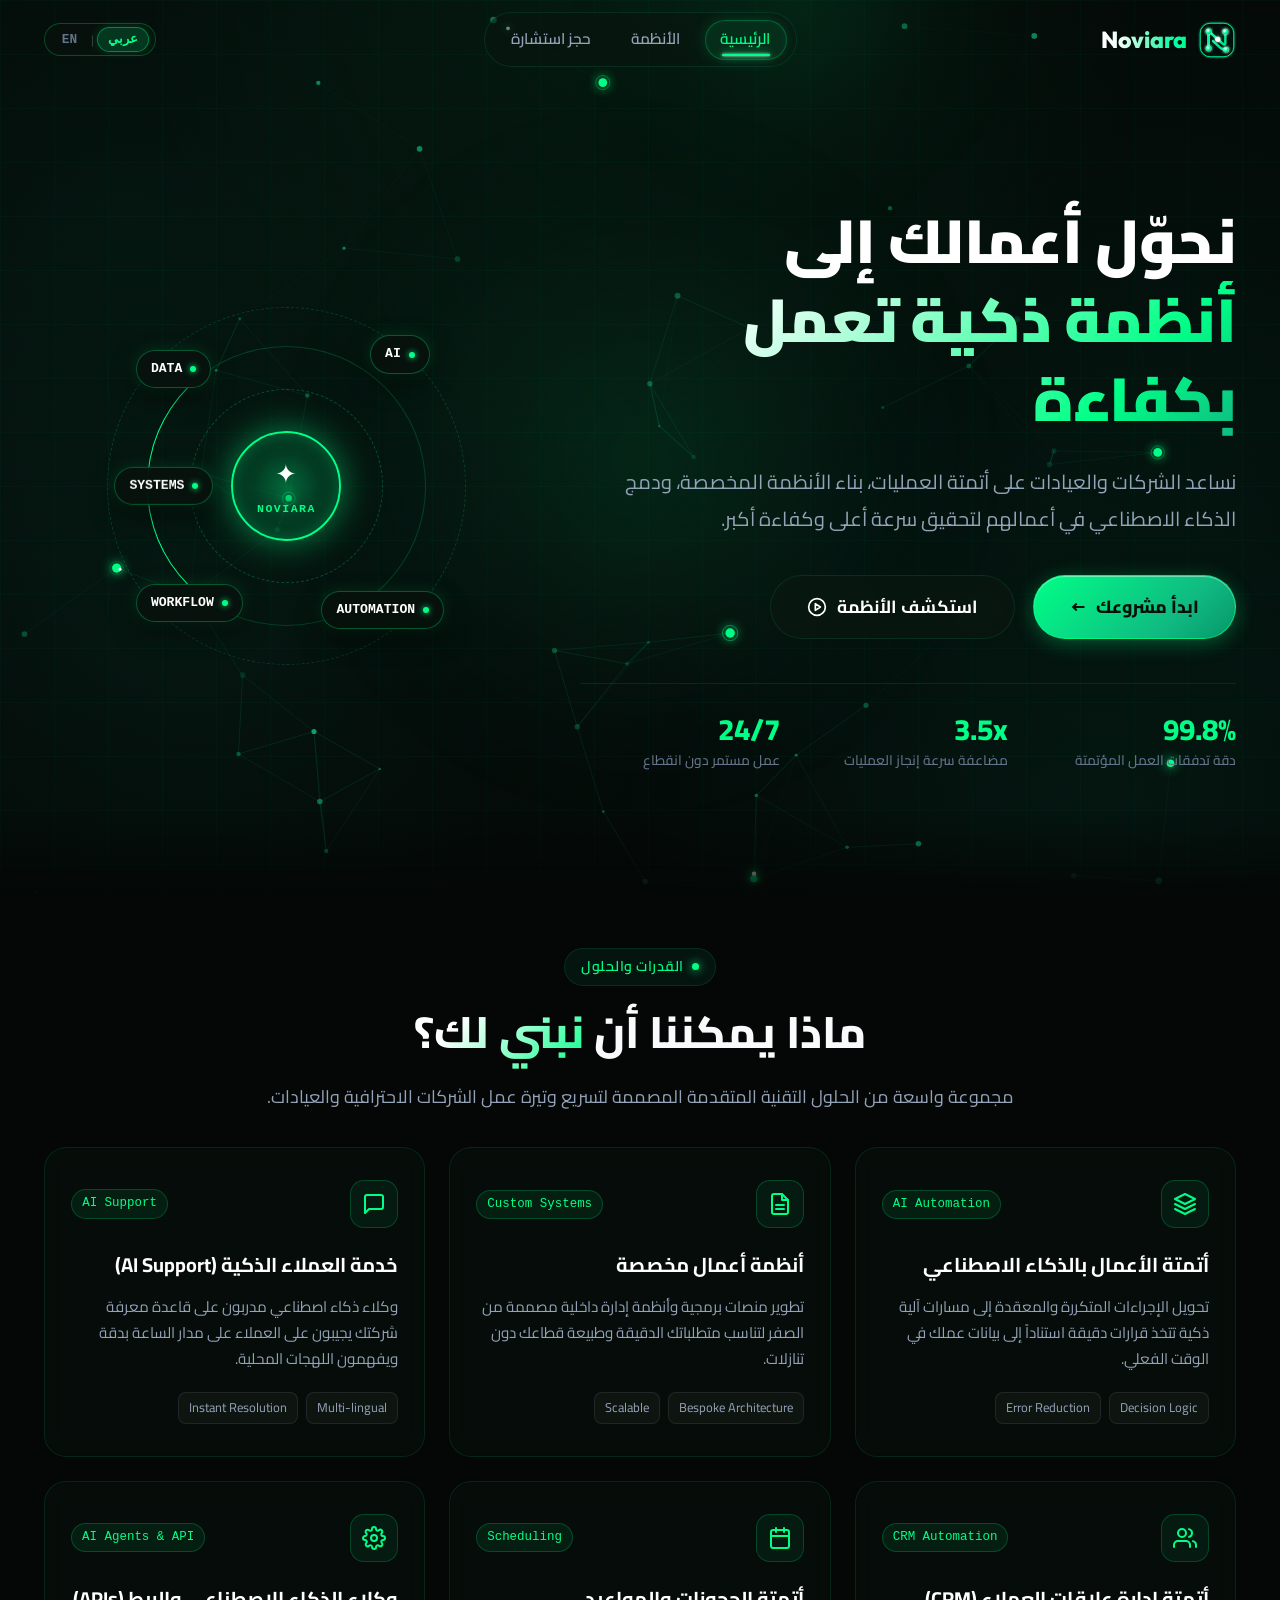
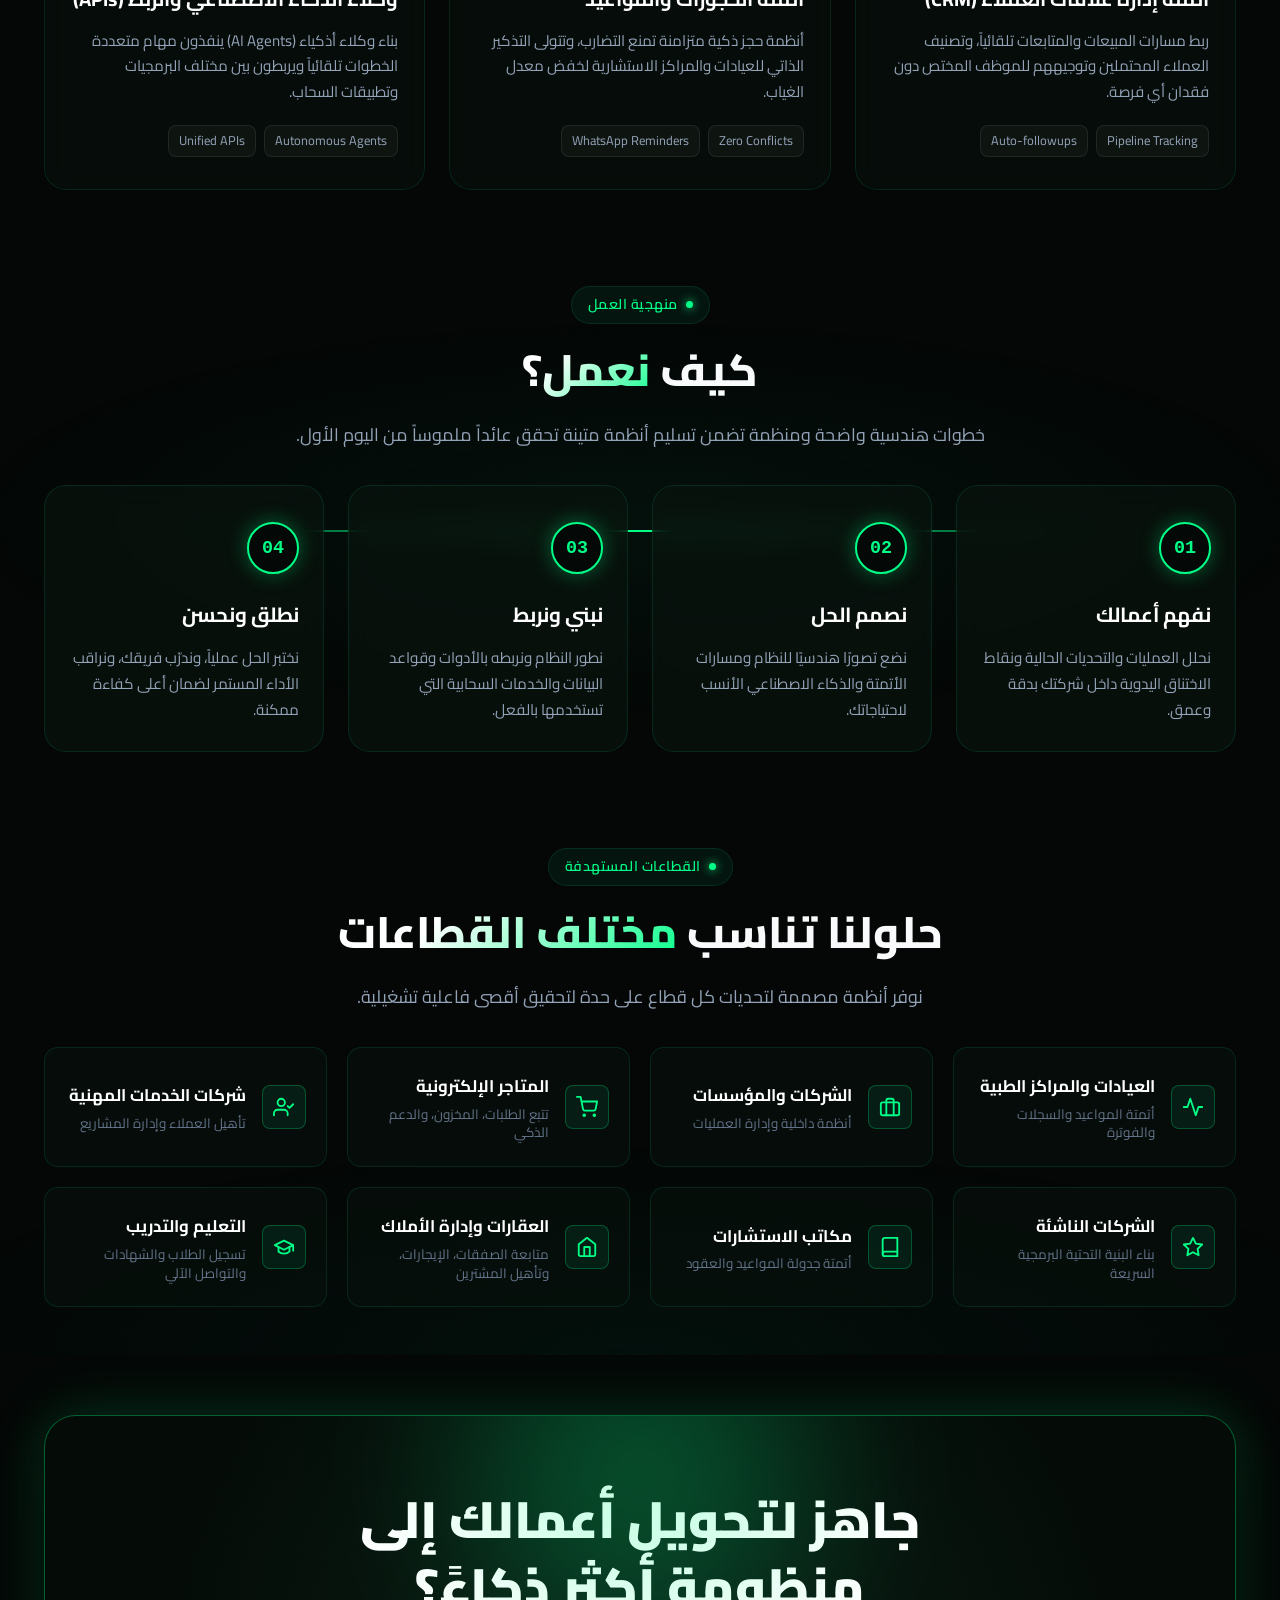
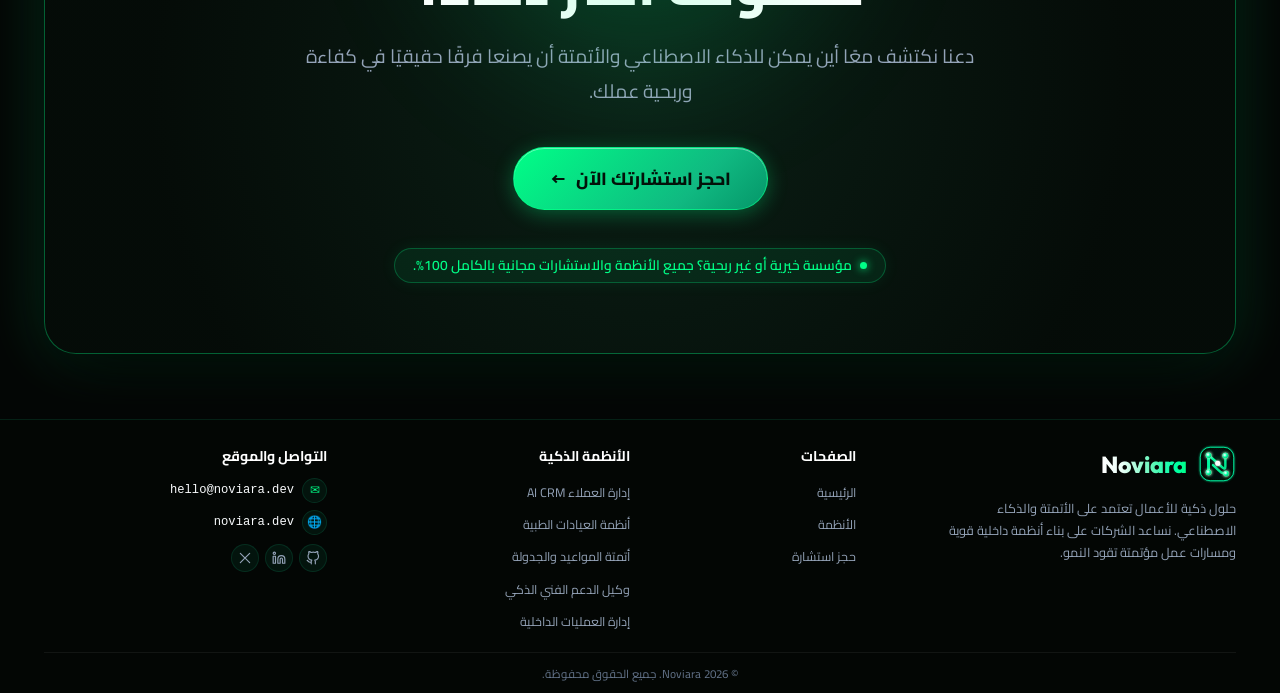
==== commit cc9f7e81: "done" ====
--- a/index.html
+++ b/index.html
@@ -1,13 +1,18 @@
 <!DOCTYPE html>
 <html lang="ar" dir="rtl">
+
 <head>
+
   <meta charset="UTF-8">
   <meta name="viewport" content="width=device-width, initial-scale=1.0">
   <title>Noviara | حلول الأتمتة والذكاء الاصطناعي للأعمال</title>
-  <meta name="description" content="Noviara تقدم حلول الأتمتة الذكية، بناء الأنظمة المخصصة، ودمج الذكاء الاصطناعي لمساعدة الشركات والعيادات على تطوير أعمالها.">
+  <meta name="description"
+    content="Noviara تقدم حلول الأتمتة الذكية، بناء الأنظمة المخصصة، ودمج الذكاء الاصطناعي لمساعدة الشركات والعيادات على تطوير أعمالها.">
   <link rel="canonical" href="https://noviara.dev/">
 
-  <!-- Instant language & direction initialization -->
+  <!-- Instant language & direction initialization
+   https://noviara.dev
+   -->
   <script>
     (function () {
       try {
@@ -19,8 +24,8 @@
         var sessionLang = sessionStorage.getItem('noviara_language');
         var lang = (urlLang === 'en' || urlLang === 'ar') ? urlLang : (storageLang || sessionLang || cookieLang || 'ar');
         if (lang === 'en' || lang === 'ar') {
-          try { localStorage.setItem('noviara_language', lang); } catch (e) {}
-          try { sessionStorage.setItem('noviara_language', lang); } catch (e) {}
+          try { localStorage.setItem('noviara_language', lang); } catch (e) { }
+          try { sessionStorage.setItem('noviara_language', lang); } catch (e) { }
         }
         document.documentElement.lang = lang;
         document.documentElement.dir = (lang === 'en') ? 'ltr' : 'rtl';
@@ -32,7 +37,8 @@
   <meta property="og:type" content="website">
   <meta property="og:url" content="https://noviara.dev/">
   <meta property="og:title" content="Noviara | حلول الأتمتة والذكاء الاصطناعي للأعمال">
-  <meta property="og:description" content="نحوّل أعمالك إلى أنظمة ذكية تعمل بكفاءة. أتمتة العمليات، بناء الأنظمة المخصصة، ودمج الذكاء الاصطناعي.">
+  <meta property="og:description"
+    content="نحوّل أعمالك إلى أنظمة ذكية تعمل بكفاءة. أتمتة العمليات، بناء الأنظمة المخصصة، ودمج الذكاء الاصطناعي.">
   <meta property="og:site_name" content="Noviara">
   <meta property="og:image" content="https://noviara.dev/assets/images/og-preview.svg">
   <meta property="og:image:width" content="1200">
@@ -41,7 +47,8 @@
   <!-- Twitter Card -->
   <meta name="twitter:card" content="summary_large_image">
   <meta name="twitter:title" content="Noviara | حلول الأتمتة والذكاء الاصطناعي للأعمال">
-  <meta name="twitter:description" content="نحوّل أعمالك إلى أنظمة ذكية تعمل بكفاءة. أتمتة العمليات، بناء الأنظمة المخصصة، ودمج الذكاء الاصطناعي.">
+  <meta name="twitter:description"
+    content="نحوّل أعمالك إلى أنظمة ذكية تعمل بكفاءة. أتمتة العمليات، بناء الأنظمة المخصصة، ودمج الذكاء الاصطناعي.">
   <meta name="twitter:image" content="https://noviara.dev/assets/images/og-preview.svg">
   <meta name="theme-color" content="#040706">
 
@@ -51,11 +58,13 @@
   <!-- Google Fonts (Optimized Non-blocking) -->
   <link rel="preconnect" href="https://fonts.googleapis.com">
   <link rel="preconnect" href="https://fonts.gstatic.com" crossorigin>
-  <link rel="stylesheet" href="https://fonts.googleapis.com/css2?family=Cairo:wght@300;400;500;600;700;800;900&family=IBM+Plex+Sans+Arabic:wght@300;400;500;600;700&family=Outfit:wght@600;700;800;900&display=swap">
+  <link rel="stylesheet"
+    href="https://fonts.googleapis.com/css2?family=Cairo:wght@300;400;500;600;700;800;900&family=IBM+Plex+Sans+Arabic:wght@300;400;500;600;700&family=Outfit:wght@600;700;800;900&display=swap">
 
   <!-- Stylesheet -->
   <link rel="stylesheet" href="css/style.css">
 </head>
+
 <body>
   <a href="#main-content" class="skip-link" data-i18n="skip_link">تخطي إلى المحتوى الرئيسي</a>
 
@@ -96,7 +105,8 @@
         </div>
 
         <!-- Mobile Toggle Button -->
-        <button class="mobile-toggle" aria-label="فتح القائمة الرئيسية" aria-expanded="false" aria-controls="mobile-menu-drawer" data-i18n-aria="mobile_toggle_aria">
+        <button class="mobile-toggle" aria-label="فتح القائمة الرئيسية" aria-expanded="false"
+          aria-controls="mobile-menu-drawer" data-i18n-aria="mobile_toggle_aria">
           <span></span>
           <span></span>
         </button>
@@ -151,7 +161,8 @@
           </h1>
 
           <p class="hero-description" data-i18n="hero_desc">
-            نساعد الشركات والعيادات على أتمتة العمليات، بناء الأنظمة المخصصة، ودمج الذكاء الاصطناعي في أعمالهم لتحقيق سرعة أعلى وكفاءة أكبر.
+            نساعد الشركات والعيادات على أتمتة العمليات، بناء الأنظمة المخصصة، ودمج الذكاء الاصطناعي في أعمالهم لتحقيق
+            سرعة أعلى وكفاءة أكبر.
           </p>
 
           <div class="hero-actions">
@@ -161,7 +172,8 @@
             </a>
             <a href="systems.html" class="btn btn-secondary btn-lg">
               <span data-i18n="hero_cta_secondary">استكشف الأنظمة</span>
-              <svg width="20" height="20" viewBox="0 0 24 24" fill="none" stroke="currentColor" stroke-width="2" stroke-linecap="round" stroke-linejoin="round" aria-hidden="true">
+              <svg width="20" height="20" viewBox="0 0 24 24" fill="none" stroke="currentColor" stroke-width="2"
+                stroke-linecap="round" stroke-linejoin="round" aria-hidden="true">
                 <circle cx="12" cy="12" r="10"></circle>
                 <polygon points="10 8 16 12 10 16 10 8"></polygon>
               </svg>
@@ -234,7 +246,8 @@
             <span data-i18n="services_tag">القدرات والحلول</span>
           </div>
           <h2 class="section-title" id="services-heading">
-            <span data-i18n="services_title_1">ماذا يمكننا أن</span> <span class="text-gradient" data-i18n="services_title_2">نبني لك؟</span>
+            <span data-i18n="services_title_1">ماذا يمكننا أن</span> <span class="text-gradient"
+              data-i18n="services_title_2">نبني لك؟</span>
           </h2>
           <p class="section-subtitle" data-i18n="services_subtitle">
             مجموعة واسعة من الحلول التقنية المتقدمة المصممة لتسريع وتيرة عمل الشركات الاحترافية والعيادات.
@@ -246,7 +259,8 @@
           <div class="service-card reveal reveal-delay-1">
             <div class="service-header">
               <div class="service-icon-box">
-                <svg width="24" height="24" viewBox="0 0 24 24" fill="none" stroke="currentColor" stroke-width="2" stroke-linecap="round" stroke-linejoin="round">
+                <svg width="24" height="24" viewBox="0 0 24 24" fill="none" stroke="currentColor" stroke-width="2"
+                  stroke-linecap="round" stroke-linejoin="round">
                   <polygon points="12 2 2 7 12 12 22 7 12 2"></polygon>
                   <polyline points="2 17 12 22 22 17"></polyline>
                   <polyline points="2 12 12 17 22 12"></polyline>
@@ -255,7 +269,8 @@
               <span class="service-badge">AI Automation</span>
             </div>
             <h3 class="service-title" data-i18n="service1_title">أتمتة الأعمال بالذكاء الاصطناعي</h3>
-            <p class="service-desc" data-i18n="service1_desc">تحويل الإجراءات المتكررة والمعقدة إلى مسارات آلية ذكية تتخذ قرارات دقيقة استناداً إلى بيانات عملك في الوقت الفعلي.</p>
+            <p class="service-desc" data-i18n="service1_desc">تحويل الإجراءات المتكررة والمعقدة إلى مسارات آلية ذكية
+              تتخذ قرارات دقيقة استناداً إلى بيانات عملك في الوقت الفعلي.</p>
             <div class="service-features">
               <span class="service-tag">Decision Logic</span>
               <span class="service-tag">Error Reduction</span>
@@ -266,7 +281,8 @@
           <div class="service-card reveal reveal-delay-2">
             <div class="service-header">
               <div class="service-icon-box">
-                <svg width="24" height="24" viewBox="0 0 24 24" fill="none" stroke="currentColor" stroke-width="2" stroke-linecap="round" stroke-linejoin="round">
+                <svg width="24" height="24" viewBox="0 0 24 24" fill="none" stroke="currentColor" stroke-width="2"
+                  stroke-linecap="round" stroke-linejoin="round">
                   <path d="M14 2H6a2 2 0 0 0-2 2v16a2 2 0 0 0 2 2h12a2 2 0 0 0 2-2V8z"></path>
                   <polyline points="14 2 14 8 20 8"></polyline>
                   <line x1="16" y1="13" x2="8" y2="13"></line>
@@ -276,7 +292,8 @@
               <span class="service-badge">Custom Systems</span>
             </div>
             <h3 class="service-title" data-i18n="service2_title">أنظمة أعمال مخصصة</h3>
-            <p class="service-desc" data-i18n="service2_desc">تطوير منصات برمجية وأنظمة إدارة داخلية مصممة من الصفر لتناسب متطلباتك الدقيقة وطبيعة قطاعك دون تنازلات.</p>
+            <p class="service-desc" data-i18n="service2_desc">تطوير منصات برمجية وأنظمة إدارة داخلية مصممة من الصفر
+              لتناسب متطلباتك الدقيقة وطبيعة قطاعك دون تنازلات.</p>
             <div class="service-features">
               <span class="service-tag">Bespoke Architecture</span>
               <span class="service-tag">Scalable</span>
@@ -287,14 +304,16 @@
           <div class="service-card reveal reveal-delay-3">
             <div class="service-header">
               <div class="service-icon-box">
-                <svg width="24" height="24" viewBox="0 0 24 24" fill="none" stroke="currentColor" stroke-width="2" stroke-linecap="round" stroke-linejoin="round">
+                <svg width="24" height="24" viewBox="0 0 24 24" fill="none" stroke="currentColor" stroke-width="2"
+                  stroke-linecap="round" stroke-linejoin="round">
                   <path d="M21 15a2 2 0 0 1-2 2H7l-4 4V5a2 2 0 0 1 2-2h14a2 2 0 0 1 2 2z"></path>
                 </svg>
               </div>
               <span class="service-badge">AI Support</span>
             </div>
             <h3 class="service-title" data-i18n="service3_title">خدمة العملاء الذكية (AI Support)</h3>
-            <p class="service-desc" data-i18n="service3_desc">وكلاء ذكاء اصطناعي مدربون على قاعدة معرفة شركتك يجيبون على العملاء على مدار الساعة بدقة ويفهمون اللهجات المحلية.</p>
+            <p class="service-desc" data-i18n="service3_desc">وكلاء ذكاء اصطناعي مدربون على قاعدة معرفة شركتك يجيبون على
+              العملاء على مدار الساعة بدقة ويفهمون اللهجات المحلية.</p>
             <div class="service-features">
               <span class="service-tag">Multi-lingual</span>
               <span class="service-tag">Instant Resolution</span>
@@ -305,7 +324,8 @@
           <div class="service-card reveal reveal-delay-1">
             <div class="service-header">
               <div class="service-icon-box">
-                <svg width="24" height="24" viewBox="0 0 24 24" fill="none" stroke="currentColor" stroke-width="2" stroke-linecap="round" stroke-linejoin="round">
+                <svg width="24" height="24" viewBox="0 0 24 24" fill="none" stroke="currentColor" stroke-width="2"
+                  stroke-linecap="round" stroke-linejoin="round">
                   <path d="M17 21v-2a4 4 0 0 0-4-4H5a4 4 0 0 0-4 4v2"></path>
                   <circle cx="9" cy="7" r="4"></circle>
                   <path d="M23 21v-2a4 4 0 0 0-3-3.87"></path>
@@ -315,7 +335,8 @@
               <span class="service-badge">CRM Automation</span>
             </div>
             <h3 class="service-title" data-i18n="service4_title">أتمتة إدارة علاقات العملاء (CRM)</h3>
-            <p class="service-desc" data-i18n="service4_desc">ربط مسارات المبيعات والمتابعات تلقائياً، وتصنيف العملاء المحتملين وتوجيههم للموظف المختص دون فقدان أي فرصة.</p>
+            <p class="service-desc" data-i18n="service4_desc">ربط مسارات المبيعات والمتابعات تلقائياً، وتصنيف العملاء
+              المحتملين وتوجيههم للموظف المختص دون فقدان أي فرصة.</p>
             <div class="service-features">
               <span class="service-tag">Pipeline Tracking</span>
               <span class="service-tag">Auto-followups</span>
@@ -326,7 +347,8 @@
           <div class="service-card reveal reveal-delay-2">
             <div class="service-header">
               <div class="service-icon-box">
-                <svg width="24" height="24" viewBox="0 0 24 24" fill="none" stroke="currentColor" stroke-width="2" stroke-linecap="round" stroke-linejoin="round">
+                <svg width="24" height="24" viewBox="0 0 24 24" fill="none" stroke="currentColor" stroke-width="2"
+                  stroke-linecap="round" stroke-linejoin="round">
                   <rect x="3" y="4" width="18" height="18" rx="2" ry="2"></rect>
                   <line x1="16" y1="2" x2="16" y2="6"></line>
                   <line x1="8" y1="2" x2="8" y2="6"></line>
@@ -336,7 +358,8 @@
               <span class="service-badge">Scheduling</span>
             </div>
             <h3 class="service-title" data-i18n="service5_title">أتمتة الحجوزات والمواعيد</h3>
-            <p class="service-desc" data-i18n="service5_desc">أنظمة حجز ذكية متزامنة تمنع التضارب، وتتولى التذكير الذاتي للعيادات والمراكز الاستشارية لخفض معدل الغياب.</p>
+            <p class="service-desc" data-i18n="service5_desc">أنظمة حجز ذكية متزامنة تمنع التضارب، وتتولى التذكير الذاتي
+              للعيادات والمراكز الاستشارية لخفض معدل الغياب.</p>
             <div class="service-features">
               <span class="service-tag">Zero Conflicts</span>
               <span class="service-tag">WhatsApp Reminders</span>
@@ -347,15 +370,19 @@
           <div class="service-card reveal reveal-delay-3">
             <div class="service-header">
               <div class="service-icon-box">
-                <svg width="24" height="24" viewBox="0 0 24 24" fill="none" stroke="currentColor" stroke-width="2" stroke-linecap="round" stroke-linejoin="round">
+                <svg width="24" height="24" viewBox="0 0 24 24" fill="none" stroke="currentColor" stroke-width="2"
+                  stroke-linecap="round" stroke-linejoin="round">
                   <circle cx="12" cy="12" r="3"></circle>
-                  <path d="M19.4 15a1.65 1.65 0 0 0 .33 1.82l.06.06a2 2 0 0 1 0 2.83 2 2 0 0 1-2.83 0l-.06-.06a1.65 1.65 0 0 0-1.82-.33 1.65 1.65 0 0 0-1 1.51V21a2 2 0 0 1-2 2 2 2 0 0 1-2-2v-.09A1.65 1.65 0 0 0 9 19.4a1.65 1.65 0 0 0-1.82.33l-.06.06a2 2 0 0 1-2.83 0 2 2 0 0 1 0-2.83l.06-.06a1.65 1.65 0 0 0 .33-1.82 1.65 1.65 0 0 0-1.51-1H3a2 2 0 0 1-2-2 2 2 0 0 1 2-2h.09A1.65 1.65 0 0 0 4.6 9a1.65 1.65 0 0 0-.33-1.82l-.06-.06a2 2 0 0 1 0-2.83 2 2 0 0 1 2.83 0l.06.06a1.65 1.65 0 0 0 1.82.33H9a1.65 1.65 0 0 0 1-1.51V3a2 2 0 0 1 2-2 2 2 0 0 1 2 2v.09a1.65 1.65 0 0 0 1 1.51 1.65 1.65 0 0 0 1.82-.33l.06-.06a2 2 0 0 1 2.83 0 2 2 0 0 1 0 2.83l-.06.06a1.65 1.65 0 0 0-.33 1.82V9a1.65 1.65 0 0 0 1.51 1H21a2 2 0 0 1 2 2 2 2 0 0 1-2 2h-.09a1.65 1.65 0 0 0-1.51 1z"></path>
+                  <path
+                    d="M19.4 15a1.65 1.65 0 0 0 .33 1.82l.06.06a2 2 0 0 1 0 2.83 2 2 0 0 1-2.83 0l-.06-.06a1.65 1.65 0 0 0-1.82-.33 1.65 1.65 0 0 0-1 1.51V21a2 2 0 0 1-2 2 2 2 0 0 1-2-2v-.09A1.65 1.65 0 0 0 9 19.4a1.65 1.65 0 0 0-1.82.33l-.06.06a2 2 0 0 1-2.83 0 2 2 0 0 1 0-2.83l.06-.06a1.65 1.65 0 0 0 .33-1.82 1.65 1.65 0 0 0-1.51-1H3a2 2 0 0 1-2-2 2 2 0 0 1 2-2h.09A1.65 1.65 0 0 0 4.6 9a1.65 1.65 0 0 0-.33-1.82l-.06-.06a2 2 0 0 1 0-2.83 2 2 0 0 1 2.83 0l.06.06a1.65 1.65 0 0 0 1.82.33H9a1.65 1.65 0 0 0 1-1.51V3a2 2 0 0 1 2-2 2 2 0 0 1 2 2v.09a1.65 1.65 0 0 0 1 1.51 1.65 1.65 0 0 0 1.82-.33l.06-.06a2 2 0 0 1 2.83 0 2 2 0 0 1 0 2.83l-.06.06a1.65 1.65 0 0 0-.33 1.82V9a1.65 1.65 0 0 0 1.51 1H21a2 2 0 0 1 2 2 2 2 0 0 1-2 2h-.09a1.65 1.65 0 0 0-1.51 1z">
+                  </path>
                 </svg>
               </div>
               <span class="service-badge">AI Agents & API</span>
             </div>
             <h3 class="service-title" data-i18n="service6_title">وكلاء الذكاء الاصطناعي والربط (APIs)</h3>
-            <p class="service-desc" data-i18n="service6_desc">بناء وكلاء أذكياء (AI Agents) ينفذون مهام متعددة الخطوات تلقائياً ويربطون بين مختلف البرمجيات وتطبيقات السحاب.</p>
+            <p class="service-desc" data-i18n="service6_desc">بناء وكلاء أذكياء (AI Agents) ينفذون مهام متعددة الخطوات
+              تلقائياً ويربطون بين مختلف البرمجيات وتطبيقات السحاب.</p>
             <div class="service-features">
               <span class="service-tag">Autonomous Agents</span>
               <span class="service-tag">Unified APIs</span>
@@ -374,7 +401,8 @@
             <span data-i18n="timeline_tag">منهجية العمل</span>
           </div>
           <h2 class="section-title" id="how-it-works-heading">
-            <span data-i18n="timeline_title_1">كيف</span> <span class="text-gradient" data-i18n="timeline_title_2">نعمل؟</span>
+            <span data-i18n="timeline_title_1">كيف</span> <span class="text-gradient"
+              data-i18n="timeline_title_2">نعمل؟</span>
           </h2>
           <p class="section-subtitle" data-i18n="timeline_subtitle">
             خطوات هندسية واضحة ومنظمة تضمن تسليم أنظمة متينة تحقق عائداً ملموساً من اليوم الأول.
@@ -387,28 +415,32 @@
             <div class="timeline-step reveal reveal-delay-1">
               <div class="step-num-badge">01</div>
               <h3 class="step-title" data-i18n="step1_title">نفهم أعمالك</h3>
-              <p class="step-desc" data-i18n="step1_desc">نحلل العمليات والتحديات الحالية ونقاط الاختناق اليدوية داخل شركتك بدقة وعمق.</p>
+              <p class="step-desc" data-i18n="step1_desc">نحلل العمليات والتحديات الحالية ونقاط الاختناق اليدوية داخل
+                شركتك بدقة وعمق.</p>
             </div>
 
             <!-- Step 2 -->
             <div class="timeline-step reveal reveal-delay-2">
               <div class="step-num-badge">02</div>
               <h3 class="step-title" data-i18n="step2_title">نصمم الحل</h3>
-              <p class="step-desc" data-i18n="step2_desc">نضع تصورًا هندسيًا للنظام ومسارات الأتمتة والذكاء الاصطناعي الأنسب لاحتياجاتك.</p>
+              <p class="step-desc" data-i18n="step2_desc">نضع تصورًا هندسيًا للنظام ومسارات الأتمتة والذكاء الاصطناعي
+                الأنسب لاحتياجاتك.</p>
             </div>
 
             <!-- Step 3 -->
             <div class="timeline-step reveal reveal-delay-3">
               <div class="step-num-badge">03</div>
               <h3 class="step-title" data-i18n="step3_title">نبني ونربط</h3>
-              <p class="step-desc" data-i18n="step3_desc">نطور النظام ونربطه بالأدوات وقواعد البيانات والخدمات السحابية التي تستخدمها بالفعل.</p>
+              <p class="step-desc" data-i18n="step3_desc">نطور النظام ونربطه بالأدوات وقواعد البيانات والخدمات السحابية
+                التي تستخدمها بالفعل.</p>
             </div>
 
             <!-- Step 4 -->
             <div class="timeline-step reveal reveal-delay-4">
               <div class="step-num-badge">04</div>
               <h3 class="step-title" data-i18n="step4_title">نطلق ونحسن</h3>
-              <p class="step-desc" data-i18n="step4_desc">نختبر الحل عملياً، وندرّب فريقك، ونراقب الأداء المستمر لضمان أعلى كفاءة ممكنة.</p>
+              <p class="step-desc" data-i18n="step4_desc">نختبر الحل عملياً، وندرّب فريقك، ونراقب الأداء المستمر لضمان
+                أعلى كفاءة ممكنة.</p>
             </div>
           </div>
         </div>
@@ -424,7 +456,8 @@
             <span data-i18n="sectors_tag">القطاعات المستهدفة</span>
           </div>
           <h2 class="section-title" id="sectors-heading">
-            <span data-i18n="sectors_title_1">حلولنا تناسب</span> <span class="text-gradient" data-i18n="sectors_title_2">مختلف القطاعات</span>
+            <span data-i18n="sectors_title_1">حلولنا تناسب</span> <span class="text-gradient"
+              data-i18n="sectors_title_2">مختلف القطاعات</span>
           </h2>
           <p class="section-subtitle" data-i18n="sectors_subtitle">
             نوفر أنظمة مصممة لتحديات كل قطاع على حدة لتحقيق أقصى فاعلية تشغيلية.
@@ -435,7 +468,8 @@
           <!-- Sector 1 -->
           <div class="sector-card reveal reveal-delay-1">
             <div class="sector-icon" aria-hidden="true">
-              <svg width="22" height="22" viewBox="0 0 24 24" fill="none" stroke="currentColor" stroke-width="2" stroke-linecap="round" stroke-linejoin="round">
+              <svg width="22" height="22" viewBox="0 0 24 24" fill="none" stroke="currentColor" stroke-width="2"
+                stroke-linecap="round" stroke-linejoin="round">
                 <path d="M22 12h-4l-3 9L9 3l-3 9H2"></path>
               </svg>
             </div>
@@ -448,7 +482,8 @@
           <!-- Sector 2 -->
           <div class="sector-card reveal reveal-delay-2">
             <div class="sector-icon" aria-hidden="true">
-              <svg width="22" height="22" viewBox="0 0 24 24" fill="none" stroke="currentColor" stroke-width="2" stroke-linecap="round" stroke-linejoin="round">
+              <svg width="22" height="22" viewBox="0 0 24 24" fill="none" stroke="currentColor" stroke-width="2"
+                stroke-linecap="round" stroke-linejoin="round">
                 <rect x="2" y="7" width="20" height="14" rx="2" ry="2"></rect>
                 <path d="M16 21V5a2 2 0 0 0-2-2h-4a2 2 0 0 0-2 2v16"></path>
               </svg>
@@ -462,7 +497,8 @@
           <!-- Sector 3 -->
           <div class="sector-card reveal reveal-delay-3">
             <div class="sector-icon" aria-hidden="true">
-              <svg width="22" height="22" viewBox="0 0 24 24" fill="none" stroke="currentColor" stroke-width="2" stroke-linecap="round" stroke-linejoin="round">
+              <svg width="22" height="22" viewBox="0 0 24 24" fill="none" stroke="currentColor" stroke-width="2"
+                stroke-linecap="round" stroke-linejoin="round">
                 <circle cx="9" cy="21" r="1"></circle>
                 <circle cx="20" cy="21" r="1"></circle>
                 <path d="M1 1h4l2.68 13.39a2 2 0 0 0 2 1.61h9.72a2 2 0 0 0 2-1.61L23 6H6"></path>
@@ -477,7 +513,8 @@
           <!-- Sector 4 -->
           <div class="sector-card reveal reveal-delay-4">
             <div class="sector-icon" aria-hidden="true">
-              <svg width="22" height="22" viewBox="0 0 24 24" fill="none" stroke="currentColor" stroke-width="2" stroke-linecap="round" stroke-linejoin="round">
+              <svg width="22" height="22" viewBox="0 0 24 24" fill="none" stroke="currentColor" stroke-width="2"
+                stroke-linecap="round" stroke-linejoin="round">
                 <path d="M16 21v-2a4 4 0 0 0-4-4H5a4 4 0 0 0-4 4v2"></path>
                 <circle cx="9" cy="7" r="4"></circle>
                 <polyline points="16 11 18 13 22 9"></polyline>
@@ -492,8 +529,11 @@
           <!-- Sector 5 -->
           <div class="sector-card reveal reveal-delay-1">
             <div class="sector-icon" aria-hidden="true">
-              <svg width="22" height="22" viewBox="0 0 24 24" fill="none" stroke="currentColor" stroke-width="2" stroke-linecap="round" stroke-linejoin="round">
-                <polygon points="12 2 15.09 8.26 22 9.27 17 14.14 18.18 21.02 12 17.77 5.82 21.02 7 14.14 2 9.27 8.91 8.26 12 2"></polygon>
+              <svg width="22" height="22" viewBox="0 0 24 24" fill="none" stroke="currentColor" stroke-width="2"
+                stroke-linecap="round" stroke-linejoin="round">
+                <polygon
+                  points="12 2 15.09 8.26 22 9.27 17 14.14 18.18 21.02 12 17.77 5.82 21.02 7 14.14 2 9.27 8.91 8.26 12 2">
+                </polygon>
               </svg>
             </div>
             <div class="sector-info">
@@ -505,7 +545,8 @@
           <!-- Sector 6 -->
           <div class="sector-card reveal reveal-delay-2">
             <div class="sector-icon" aria-hidden="true">
-              <svg width="22" height="22" viewBox="0 0 24 24" fill="none" stroke="currentColor" stroke-width="2" stroke-linecap="round" stroke-linejoin="round">
+              <svg width="22" height="22" viewBox="0 0 24 24" fill="none" stroke="currentColor" stroke-width="2"
+                stroke-linecap="round" stroke-linejoin="round">
                 <path d="M4 19.5A2.5 2.5 0 0 1 6.5 17H20"></path>
                 <path d="M6.5 2H20v20H6.5A2.5 2.5 0 0 1 4 19.5v-15A2.5 2.5 0 0 1 6.5 2z"></path>
               </svg>
@@ -519,7 +560,8 @@
           <!-- Sector 7 -->
           <div class="sector-card reveal reveal-delay-3">
             <div class="sector-icon" aria-hidden="true">
-              <svg width="22" height="22" viewBox="0 0 24 24" fill="none" stroke="currentColor" stroke-width="2" stroke-linecap="round" stroke-linejoin="round">
+              <svg width="22" height="22" viewBox="0 0 24 24" fill="none" stroke="currentColor" stroke-width="2"
+                stroke-linecap="round" stroke-linejoin="round">
                 <path d="M3 9l9-7 9 7v11a2 2 0 0 1-2 2H5a2 2 0 0 1-2-2z"></path>
                 <polyline points="9 22 9 12 15 12 15 22"></polyline>
               </svg>
@@ -533,7 +575,8 @@
           <!-- Sector 8 -->
           <div class="sector-card reveal reveal-delay-4">
             <div class="sector-icon" aria-hidden="true">
-              <svg width="22" height="22" viewBox="0 0 24 24" fill="none" stroke="currentColor" stroke-width="2" stroke-linecap="round" stroke-linejoin="round">
+              <svg width="22" height="22" viewBox="0 0 24 24" fill="none" stroke="currentColor" stroke-width="2"
+                stroke-linecap="round" stroke-linejoin="round">
                 <path d="M22 10v6M2 10l10-5 10 5-10 5z"></path>
                 <path d="M6 12v5c3 3 9 3 12 0v-5"></path>
               </svg>
@@ -568,7 +611,8 @@
           <div style="margin-top: 24px;">
             <div class="systems-impact-pill">
               <span class="impact-badge-dot"></span>
-              <span data-i18n="systems_impact_note">مؤسسة خيرية أو غير ربحية؟ جميع الأنظمة والاستشارات مجانية بالكامل 100%.</span>
+              <span data-i18n="systems_impact_note">مؤسسة خيرية أو غير ربحية؟ جميع الأنظمة والاستشارات مجانية بالكامل
+                100%.</span>
             </div>
           </div>
         </div>
@@ -590,7 +634,8 @@
             <span class="brand-name">Noviara</span>
           </a>
           <p data-i18n="footer_desc">
-            حلول ذكية للأعمال تعتمد على الأتمتة والذكاء الاصطناعي. نساعد الشركات على بناء أنظمة داخلية قوية ومسارات عمل مؤتمتة تقود النمو.
+            حلول ذكية للأعمال تعتمد على الأتمتة والذكاء الاصطناعي. نساعد الشركات على بناء أنظمة داخلية قوية ومسارات عمل
+            مؤتمتة تقود النمو.
           </p>
         </div>
 
@@ -628,20 +673,28 @@
             <a href="https://noviara.dev">noviara.dev</a>
           </div>
           <div class="social-pills-row">
-            <a href="https://github.com/noviara" target="_blank" rel="noopener noreferrer" class="social-pill" aria-label="GitHub Noviara" title="GitHub">
-              <svg width="18" height="18" viewBox="0 0 24 24" fill="none" stroke="currentColor" stroke-width="2" stroke-linecap="round" stroke-linejoin="round">
-                <path d="M9 19c-5 1.5-5-2.5-7-3m14 6v-3.87a3.37 3.37 0 0 0-.94-2.61c3.14-.35 6.44-1.54 6.44-7A5.44 5.44 0 0 0 20 4.77 5.07 5.07 0 0 0 19.91 1S18.73.65 16 2.48a13.38 13.38 0 0 0-7 0C6.27.65 5.09 1 5.09 1A5.07 5.07 0 0 0 5 4.77a5.44 5.44 0 0 0-1.5 3.78c0 5.42 3.3 6.61 6.44 7A3.37 3.37 0 0 0 9 18.13V22"></path>
+            <a href="https://github.com/noviara" target="_blank" rel="noopener noreferrer" class="social-pill"
+              aria-label="GitHub Noviara" title="GitHub">
+              <svg width="18" height="18" viewBox="0 0 24 24" fill="none" stroke="currentColor" stroke-width="2"
+                stroke-linecap="round" stroke-linejoin="round">
+                <path
+                  d="M9 19c-5 1.5-5-2.5-7-3m14 6v-3.87a3.37 3.37 0 0 0-.94-2.61c3.14-.35 6.44-1.54 6.44-7A5.44 5.44 0 0 0 20 4.77 5.07 5.07 0 0 0 19.91 1S18.73.65 16 2.48a13.38 13.38 0 0 0-7 0C6.27.65 5.09 1 5.09 1A5.07 5.07 0 0 0 5 4.77a5.44 5.44 0 0 0-1.5 3.78c0 5.42 3.3 6.61 6.44 7A3.37 3.37 0 0 0 9 18.13V22">
+                </path>
               </svg>
             </a>
-            <a href="https://linkedin.com/company/noviara" target="_blank" rel="noopener noreferrer" class="social-pill" aria-label="LinkedIn Noviara" title="LinkedIn">
-              <svg width="18" height="18" viewBox="0 0 24 24" fill="none" stroke="currentColor" stroke-width="2" stroke-linecap="round" stroke-linejoin="round">
+            <a href="https://linkedin.com/company/noviara" target="_blank" rel="noopener noreferrer" class="social-pill"
+              aria-label="LinkedIn Noviara" title="LinkedIn">
+              <svg width="18" height="18" viewBox="0 0 24 24" fill="none" stroke="currentColor" stroke-width="2"
+                stroke-linecap="round" stroke-linejoin="round">
                 <path d="M16 8a6 6 0 0 1 6 6v7h-4v-7a2 2 0 0 0-2-2 2 2 0 0 0-2 2v7h-4v-7a6 6 0 0 1 6-6z"></path>
                 <rect x="2" y="9" width="4" height="12"></rect>
                 <circle cx="4" cy="4" r="2"></circle>
               </svg>
             </a>
-            <a href="https://x.com/noviara_dev" target="_blank" rel="noopener noreferrer" class="social-pill" aria-label="X Noviara" title="X">
-              <svg width="18" height="18" viewBox="0 0 24 24" fill="none" stroke="currentColor" stroke-width="2" stroke-linecap="round" stroke-linejoin="round">
+            <a href="https://x.com/noviara_dev" target="_blank" rel="noopener noreferrer" class="social-pill"
+              aria-label="X Noviara" title="X">
+              <svg width="18" height="18" viewBox="0 0 24 24" fill="none" stroke="currentColor" stroke-width="2"
+                stroke-linecap="round" stroke-linejoin="round">
                 <path d="M4 4l16 16M4 20L20 4"></path>
               </svg>
             </a>
@@ -660,4 +713,5 @@
   <script src="js/canvas.js"></script>
   <script src="js/main.js"></script>
 </body>
-</html>
+
+</html>
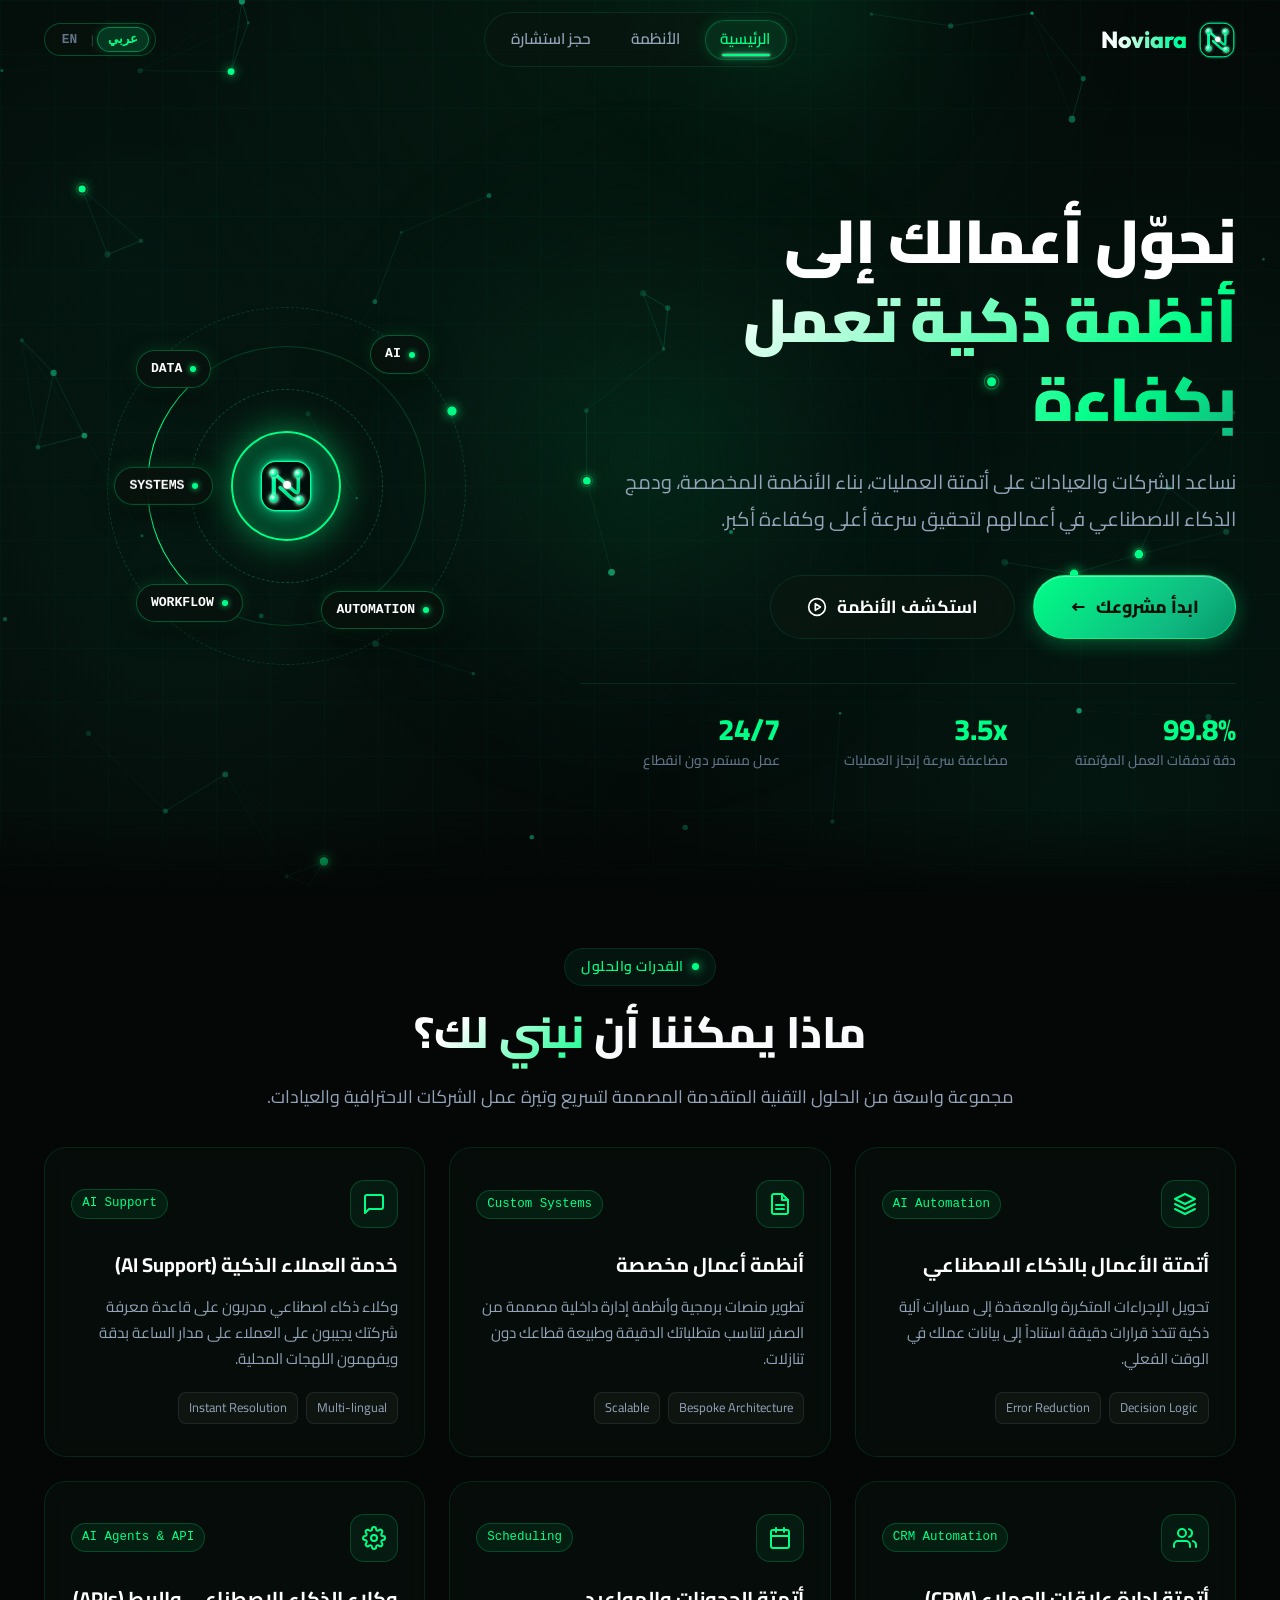
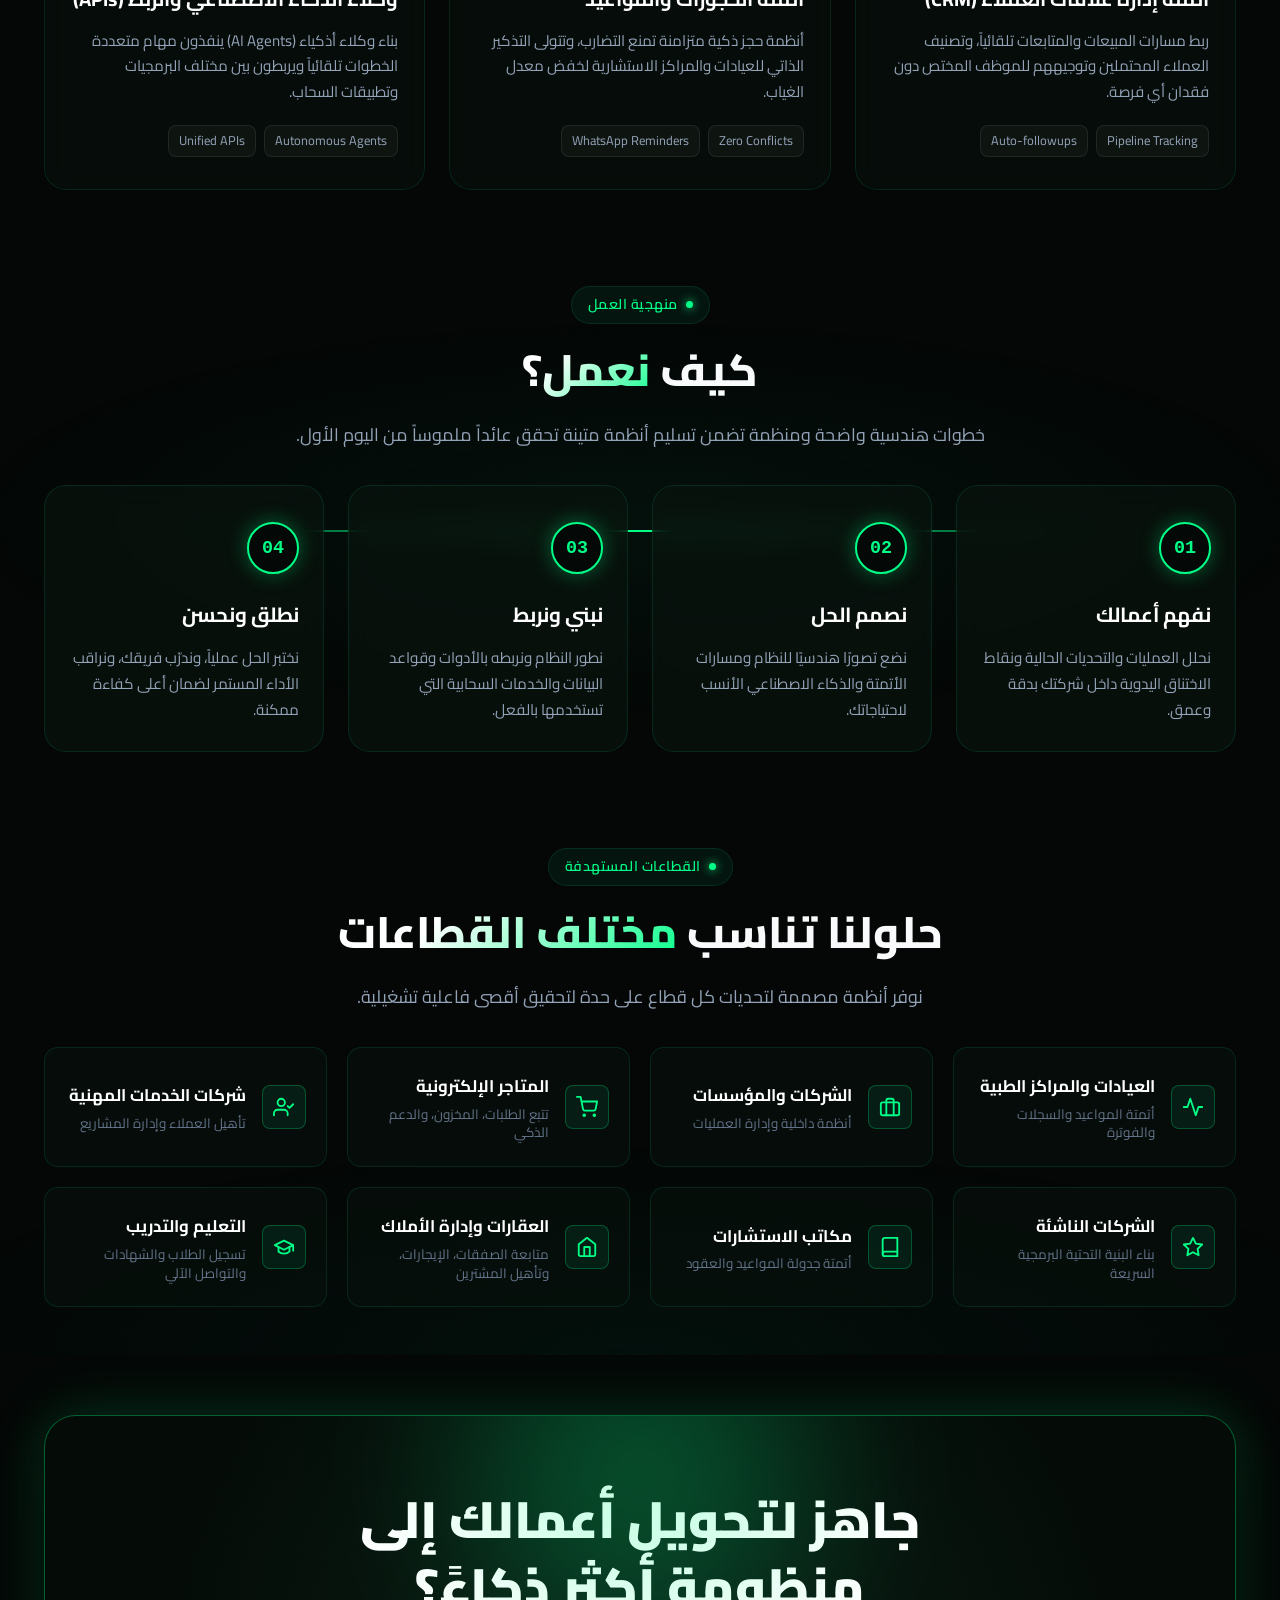
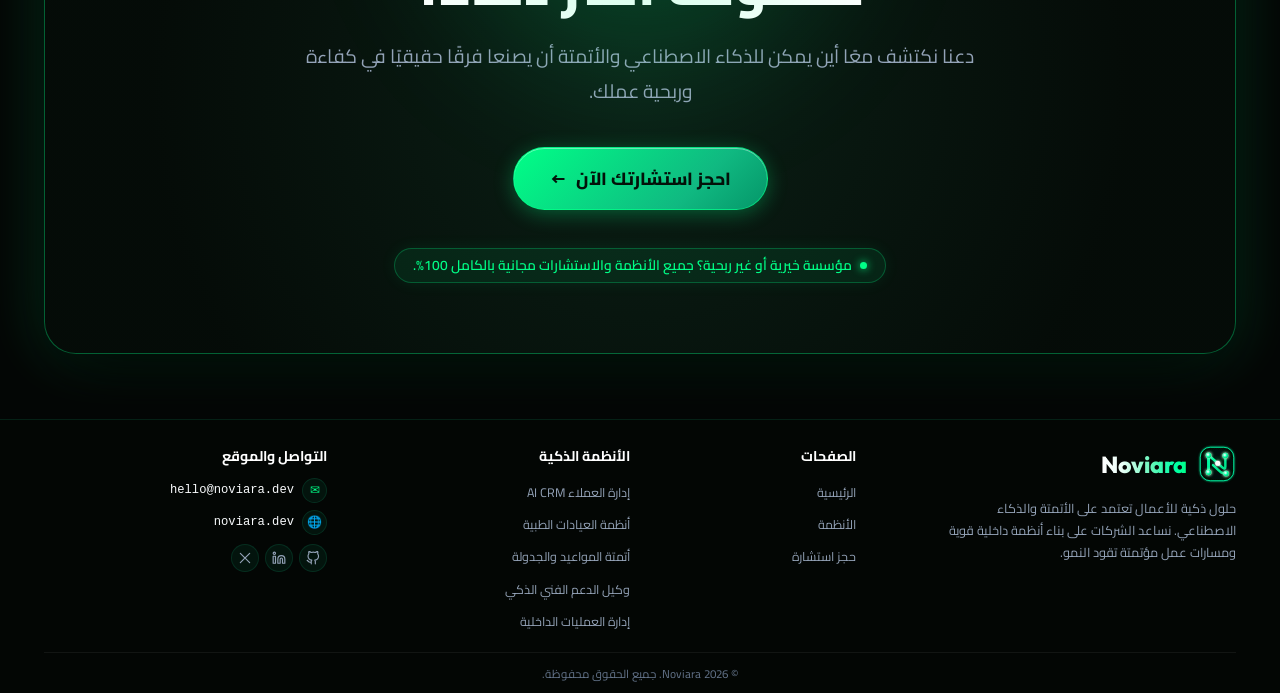
==== commit 83c6bcbf: "ok" ====
--- a/index.html
+++ b/index.html
@@ -205,10 +205,9 @@
             <div class="core-ring ring-2"></div>
             <div class="core-ring ring-3"></div>
 
-            <!-- Central Intelligent Core -->
+            <!-- Central Intelligent Core with Noviara Official Icon -->
             <div class="core-center-node">
-              <div class="core-symbol">✦</div>
-              <div class="core-title">NOVIARA</div>
+              <img src="assets/images/logo-icon.svg?v=3" alt="Noviara" class="core-logo-icon" width="56" height="56">
             </div>
 
             <!-- Floating high-tech node labels -->
--- a/css/style.css
+++ b/css/style.css
@@ -1096,6 +1096,10 @@
     font-size: 0.62rem;
     letter-spacing: 1px;
   }
+  .core-center-node .core-logo-icon {
+    width: 42px;
+    height: 42px;
+  }
   .tag-ai {
     top: 6%;
     right: 5%;
@@ -1174,6 +1178,19 @@
   letter-spacing: 1.5px;
   color: var(--green-neon);
   font-family: var(--font-mono);
+}
+
+.core-center-node .core-logo-icon {
+  width: 56px;
+  height: 56px;
+  object-fit: contain;
+  filter: drop-shadow(0 0 12px rgba(0, 255, 168, 0.75));
+  transition: transform 0.3s ease;
+  pointer-events: none;
+}
+
+.core-center-node:hover .core-logo-icon {
+  transform: scale(1.08);
 }
 
 /* Floating AI Badges around the core */
@@ -2164,7 +2181,7 @@
   display: grid;
   grid-template-columns: 1.15fr 0.85fr;
   gap: 50px;
-  align-items: flex-start;
+  align-items: stretch;
 }
 
 @media (max-width: 1024px) {
@@ -2188,6 +2205,99 @@
   .consultation-form-card {
     padding: 28px 20px;
   }
+}
+
+/* Minimalist Centered Layout (Model 3) */
+.consultation-minimal-wrap {
+  max-width: 640px;
+  margin: 0 auto 40px;
+  width: 100%;
+}
+
+.consultation-minimal-card {
+  background: rgba(8, 20, 14, 0.78);
+  border: 1px solid rgba(0, 255, 135, 0.22);
+  border-radius: 24px;
+  padding: 38px 34px;
+  box-shadow: 0 20px 50px rgba(0, 0, 0, 0.6), inset 0 0 30px rgba(0, 255, 135, 0.03);
+  backdrop-filter: blur(20px);
+  -webkit-backdrop-filter: blur(20px);
+  position: relative;
+}
+
+@media (max-width: 600px) {
+  .consultation-minimal-card {
+    padding: 26px 18px;
+    border-radius: 20px;
+  }
+}
+
+.form-stack {
+  display: flex;
+  flex-direction: column;
+  gap: 18px;
+}
+
+.form-row-2col {
+  display: grid;
+  grid-template-columns: repeat(2, 1fr);
+  gap: 16px;
+}
+
+@media (max-width: 580px) {
+  .form-row-2col {
+    grid-template-columns: 1fr;
+    gap: 18px;
+  }
+}
+
+/* Horizontal 3-column Metrics Strip */
+.wide-metrics-bar {
+  max-width: 860px;
+  margin: 0 auto;
+  display: grid;
+  grid-template-columns: repeat(3, 1fr);
+  gap: 16px;
+}
+
+@media (max-width: 768px) {
+  .wide-metrics-bar {
+    grid-template-columns: 1fr;
+    max-width: 480px;
+  }
+}
+
+.metric-strip-card {
+  background: rgba(10, 24, 18, 0.65);
+  border: 1px solid rgba(0, 255, 135, 0.16);
+  border-radius: 16px;
+  padding: 22px 18px;
+  text-align: center;
+  transition: all 0.25s ease;
+  box-shadow: 0 8px 24px rgba(0, 0, 0, 0.3);
+}
+
+.metric-strip-card:hover {
+  border-color: #00ff87;
+  transform: translateY(-3px);
+  box-shadow: 0 10px 28px rgba(0, 255, 135, 0.15);
+}
+
+.metric-strip-num {
+  font-size: 1.65rem;
+  font-weight: 900;
+  color: #00ff87;
+  font-family: var(--font-outfit, 'Outfit', sans-serif);
+  margin-bottom: 5px;
+  display: block;
+  letter-spacing: -0.5px;
+}
+
+.metric-strip-label {
+  font-size: 0.84rem;
+  color: #cbd5e1;
+  line-height: 1.45;
+  display: block;
 }
 
 .form-grid {
@@ -2362,67 +2472,252 @@
   margin-bottom: 32px;
 }
 
-/* Consultation Visual Column (Section 16) */
+/* Consultation Visual Column (Section 16: Trust & ROI Shield) */
 .consultation-info-col {
   display: flex;
   flex-direction: column;
-  gap: 28px;
-}
-
-.consultation-visual-canvas-card {
+  height: 100%;
+}
+
+.trust-shield-card {
   background: var(--bg-card);
   border: 1px solid var(--border-card);
   border-radius: var(--radius-xl);
-  padding: 36px 30px;
+  padding: 34px 28px;
   position: relative;
   overflow: hidden;
   box-shadow: var(--shadow-card);
-}
-
-.consultation-graphic-svg {
-  width: 100%;
-  height: 230px;
-  margin-bottom: 24px;
-}
-
-.info-perks-list {
+  backdrop-filter: blur(16px);
+  -webkit-backdrop-filter: blur(16px);
   display: flex;
   flex-direction: column;
+  justify-content: space-between;
   gap: 18px;
-}
-
-.info-perk-item {
-  display: flex;
-  align-items: flex-start;
-  gap: 14px;
-}
-
-.info-perk-icon {
-  width: 36px;
-  height: 36px;
+  height: 100%;
+}
+
+.trust-shield-card::after {
+  content: '';
+  position: absolute;
+  top: -50px;
+  left: -50px;
+  width: 140px;
+  height: 140px;
+  background: rgba(0, 255, 135, 0.12);
+  filter: blur(45px);
   border-radius: 50%;
-  background: rgba(0, 255, 135, 0.1);
-  border: 1px solid rgba(0, 255, 135, 0.25);
+  pointer-events: none;
+}
+[dir="ltr"] .trust-shield-card::after {
+  left: auto;
+  right: -50px;
+}
+
+.trust-top-bar {
+  display: flex;
+  align-items: center;
+  gap: 16px;
+  padding-bottom: 16px;
+  border-bottom: 1px solid rgba(255, 255, 255, 0.08);
+}
+
+.shield-icon-badge {
+  width: 48px;
+  height: 48px;
+  border-radius: 14px;
+  background: linear-gradient(135deg, rgba(0, 255, 135, 0.2) 0%, rgba(16, 185, 129, 0.05) 100%);
+  border: 1.5px solid rgba(0, 255, 135, 0.45);
   display: flex;
   align-items: center;
   justify-content: center;
-  color: var(--green-neon);
+  font-size: 1.5rem;
+  box-shadow: 0 0 16px rgba(0, 255, 135, 0.2);
   flex-shrink: 0;
-  margin-top: 2px;
-}
-
-.info-perk-text h4 {
-  font-size: 1.05rem;
+}
+
+.trust-head-text h3 {
+  font-size: 1.15rem;
+  font-weight: 800;
+  color: #ffffff;
+  margin: 0 0 4px 0;
+}
+
+.trust-head-text p {
+  font-size: 0.84rem;
+  color: var(--text-secondary);
+  margin: 0;
+  line-height: 1.5;
+}
+
+/* 3 Metrics Highlights */
+.metrics-highlight-grid {
+  display: grid;
+  grid-template-columns: repeat(3, 1fr);
+  gap: 10px;
+}
+
+@media (max-width: 480px) {
+  .metrics-highlight-grid {
+    grid-template-columns: 1fr;
+  }
+}
+
+.metric-highlight-card {
+  background: rgba(12, 28, 20, 0.65);
+  border: 1px solid rgba(0, 255, 135, 0.18);
+  border-radius: 12px;
+  padding: 12px 8px;
+  text-align: center;
+  transition: all 0.25s ease;
+}
+
+.metric-highlight-card:hover {
+  border-color: var(--green-neon);
+  transform: translateY(-2px);
+  box-shadow: 0 6px 16px rgba(0, 255, 135, 0.12);
+}
+
+.metric-num {
+  font-size: 1.35rem;
+  font-weight: 900;
+  color: var(--green-neon);
+  font-family: var(--font-outfit, 'Outfit', sans-serif);
+  margin-bottom: 4px;
+  display: block;
+}
+
+.metric-label {
+  font-size: 0.74rem;
+  color: #cbd5e1;
+  line-height: 1.35;
+  display: block;
+  font-weight: 500;
+}
+
+/* Deliverables Box */
+.deliverables-box {
+  background: rgba(0, 0, 0, 0.35);
+  border: 1px solid rgba(255, 255, 255, 0.08);
+  border-radius: 14px;
+  padding: 16px 18px;
+}
+
+.deliverables-title {
+  font-size: 0.88rem;
   font-weight: 700;
   color: #ffffff;
-  margin-bottom: 4px;
-}
-
-.info-perk-text p {
-  font-size: 0.9rem;
+  margin-bottom: 12px;
+  display: flex;
+  align-items: center;
+  gap: 8px;
+}
+
+.deliverables-list {
+  list-style: none;
+  padding: 0;
+  margin: 0;
+  display: flex;
+  flex-direction: column;
+  gap: 10px;
+}
+
+.deliverable-item {
+  display: flex;
+  align-items: flex-start;
+  gap: 10px;
+  font-size: 0.84rem;
+  color: #cbd5e1;
+  line-height: 1.5;
+}
+
+.deliverable-check {
+  color: var(--green-neon);
+  font-weight: 800;
+  font-size: 0.95rem;
+  line-height: 1.2;
+  flex-shrink: 0;
+}
+
+/* Trust Guarantee Note */
+.trust-footer-note {
+  font-size: 0.8rem;
+  color: #a7f3d0;
+  background: rgba(0, 255, 135, 0.06);
+  border-right: 3px solid var(--green-neon);
+  padding: 10px 14px;
+  border-radius: 4px 10px 10px 4px;
+  line-height: 1.5;
+}
+[dir="ltr"] .trust-footer-note {
+  border-right: none;
+  border-left: 3px solid var(--green-neon);
+  border-radius: 10px 4px 4px 10px;
+}
+
+/* Direct Email Strip */
+.trust-direct-email {
+  display: flex;
+  align-items: center;
+  justify-content: center;
+  gap: 10px;
+  font-size: 0.84rem;
   color: var(--text-secondary);
-  line-height: 1.6;
-}
+  padding: 12px 16px;
+  background: rgba(16, 185, 129, 0.05);
+  border: 1px solid rgba(0, 255, 135, 0.25);
+  border-radius: 12px;
+  transition: all 0.25s ease;
+}
+
+.trust-direct-email:hover {
+  border-color: var(--green-neon);
+  background: rgba(16, 185, 129, 0.09);
+  box-shadow: 0 4px 16px rgba(0, 255, 135, 0.1);
+}
+
+.trust-email-icon {
+  font-size: 1.1rem;
+  color: var(--green-neon);
+  flex-shrink: 0;
+}
+
+.trust-direct-email a {
+  color: var(--green-neon);
+  font-family: var(--font-mono, monospace);
+  font-weight: 700;
+  text-decoration: none;
+}
+
+.trust-direct-email a:hover {
+  text-decoration: underline;
+}
+
+/* Form Trust Badges (Below Submit Button) */
+.form-trust-badges {
+  display: flex;
+  align-items: center;
+  justify-content: center;
+  gap: 18px;
+  margin-top: 22px;
+  padding-top: 18px;
+  border-top: 1px solid rgba(255, 255, 255, 0.08);
+  flex-wrap: wrap;
+}
+
+.trust-micro-item {
+  display: inline-flex;
+  align-items: center;
+  gap: 6px;
+  font-size: 0.8rem;
+  color: #94a3b8;
+  font-weight: 500;
+}
+
+.trust-micro-icon {
+  font-size: 0.95rem;
+  color: var(--green-neon);
+}
+
 
 
 /* --- Footer (Section 21) --- */
